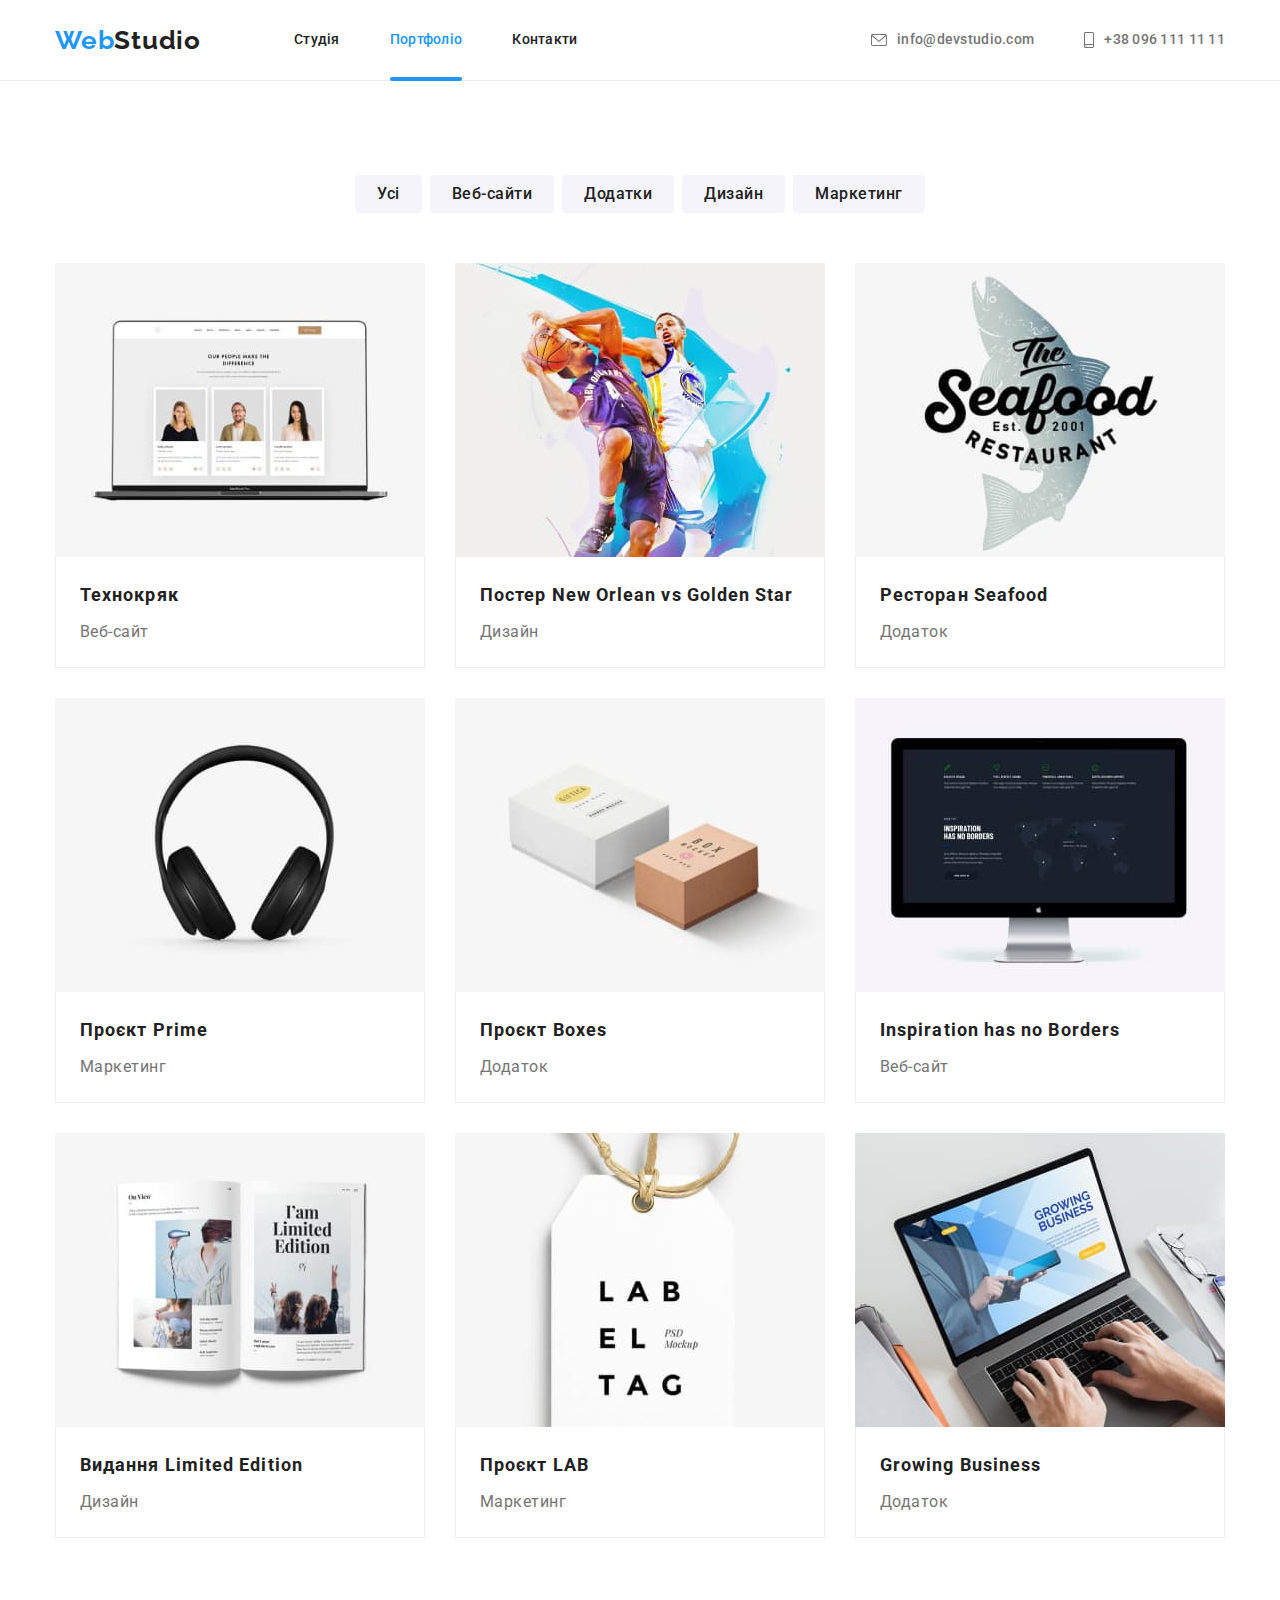
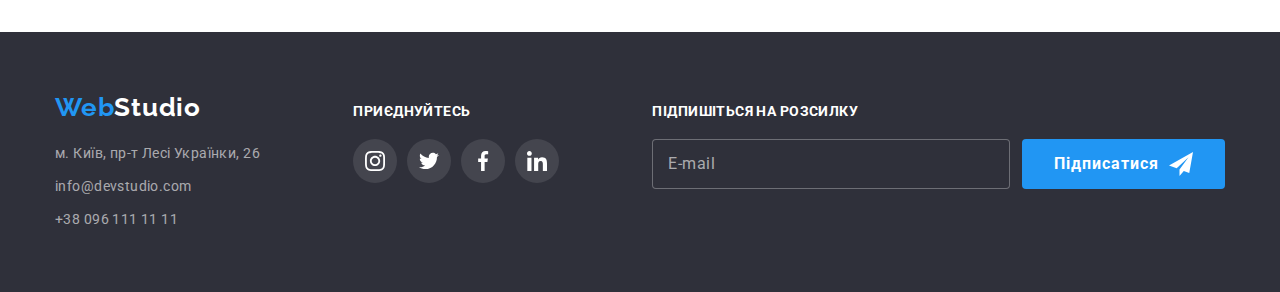
==== portfolio.html @ 5f94c340 "basis" ====
<!-- @format -->

<!DOCTYPE html>
<html lang="zxx">
  <head>
    <meta charset="UTF-8" />
    <meta http-equiv="X-UA-Compatible" content="IE=edge" />
    <meta name="viewport" content="width=device-width, initial-scale=1.0" />
    <title>Портфоліо</title>
    <link rel="preconnect" href="https://fonts.googleapis.com" />
    <link rel="preconnect" href="https://fonts.gstatic.com" crossorigin />
    <link
      href="https://fonts.googleapis.com/css2?family=Raleway:wght@700&family=Roboto:wght@400;500;700;900&display=swap"
      rel="stylesheet"
    />
    <link
      rel="stylesheet"
      href="https://cdnjs.cloudflare.com/ajax/libs/modern-normalize/1.1.0/modern-normalize.min.css"
    />
    <link rel="stylesheet" href="./css/style.css" />
  <link rel="stylesheet" href="./css/main.min.css">
  </head>

  <body>
    <header class="page-header">
      <div class="container page-header__container">
        <nav class="page-navigation">
          <a class="logo" href="/index.html">Web<span class="logo__part">Studio</span></a>
          <ul class="site-nav">
            <li class="site-nav__item">
              <a href="./index.html" class="site-nav__link">Студія</a>
            </li>
            <li class="site-nav__item">
              <a href="./portfolio.html" class="site-nav__link site-nav__link--current">Портфоліо</a>
            </li>
            <li class="site-nav__item">
              <a href="" class="site-nav__link">Контакти</a>
            </li>
          </ul>
        </nav>

        <ul class="contact-menu">
          <li class="contact-menu__item">
            <a class="contact-menu__link" href="mailto:info@devstudio.com">
              <svg class="contact-menu__icon" width="16" height="12" aria-label="envelope" lang="en">
                <use href="./images/icons.svg#icon-envelope"></use>
              </svg>
              info@devstudio.com</a
            >
          </li>
          <li class="contact-menu__item">
            <a class="contact-menu__link" href="tel:+380961111111">
              <svg class="contact-menu__icon" width="10" height="16" aria-label="smartphone" lang="en">
                <use href="./images/icons.svg#icon-smartphone"></use>
              </svg>
              +38 096 111 11 11</a
            >
          </li>
        </ul>
      </div>
    </header>

    <main>
      <section class="section">
        <div class="container">
          <h1 class="visually-hidden">Види робіт</h1>
          <ul class="work-types">
            <li><button type="button" class="button-two">Усі</button></li>
            <li><button type="button" class="button-two">Веб-сайти</button></li>
            <li><button type="button" class="button-two">Додатки</button></li>
            <li><button type="button" class="button-two">Дизайн</button></li>
            <li><button type="button" class="button-two">Маркетинг</button></li>
          </ul>

          <ul class="work-types-item">
            <li class="work-card">
              <a class="title-link" href="">
                <div class="product-thumb">
                  <img src="./images/laptop.jpg" alt="laptop" width="370" />
                  <p class="product-overlay">
                    Ресурс пропонує комплексні пропозиції з різним рівнем функціоналу та сервісів.
                    Все це дозволить відвідувачу отримати вичерпні відомості про компанію чи
                    приватну особу.
                  </p>
                </div>
                <div class="work-item-wrapper">
                  <h2 class="title-name">Технокряк</h2>
                  <p class="title-text">Веб-сайт</p>
                </div>
              </a>
            </li>
            <li class="work-card">
              <a class="title-link" href="">
                <div class="product-thumb">
                  <img src="./images/basketball.jpg" alt="basketball" width="370" />
                  <p class="product-overlay">
                    Ресурс пропонує комплексні пропозиції з різним рівнем функціоналу та сервісів.
                    Все це дозволить відвідувачу отримати вичерпні відомості про компанію чи
                    приватну особу.
                  </p>
                </div>
                <div class="work-item-wrapper">
                  <h2 class="title-name">Постер New Orlean vs Golden Star</h2>
                  <p class="title-text">Дизайн</p>
                </div>
              </a>
            </li>
            <li class="work-card">
              <a class="title-link" href="">
                <div class="product-thumb">
                  <img src="./images/seafood.jpg" alt="seafood" width="370" />
                  <p class="product-overlay">
                    Ресурс пропонує комплексні пропозиції з різним рівнем функціоналу та сервісів.
                    Все це дозволить відвідувачу отримати вичерпні відомості про компанію чи
                    приватну особу.
                  </p>
                </div>
                <div class="work-item-wrapper">
                  <h2 class="title-name">Ресторан Seafood</h2>
                  <p class="title-text">Додаток</p>
                </div>
              </a>
            </li>
            <li class="work-card">
              <a class="title-link" href="">
                <div class="product-thumb">
                  <img src="./images/headphones.jpg" alt="headphones" width="370" />
                  <p class="product-overlay">
                    Ресурс пропонує комплексні пропозиції з різним рівнем функціоналу та сервісів.
                    Все це дозволить відвідувачу отримати вичерпні відомості про компанію чи
                    приватну особу.
                  </p>
                </div>
                <div class="work-item-wrapper">
                  <h2 class="title-name">Проєкт Prime</h2>
                  <p class="title-text">Маркетинг</p>
                </div>
              </a>
            </li>
            <li class="work-card">
              <a class="title-link" href="">
                <div class="product-thumb">
                  <img src="./images/boxes.jpg" alt="boxes" width="370" />
                  <p class="product-overlay">
                    Ресурс пропонує комплексні пропозиції з різним рівнем функціоналу та сервісів.
                    Все це дозволить відвідувачу отримати вичерпні відомості про компанію чи
                    приватну особу.
                  </p>
                </div>
                <div class="work-item-wrapper">
                  <h2 class="title-name">Проєкт Boxes</h2>
                  <p class="title-text">Додаток</p>
                </div>
              </a>
            </li>
            <li class="work-card">
              <a class="title-link" href="">
                <div class="product-thumb">
                  <img src="./images/website.jpg" alt="website" width="370" />
                  <p class="product-overlay">
                    Ресурс пропонує комплексні пропозиції з різним рівнем функціоналу та сервісів.
                    Все це дозволить відвідувачу отримати вичерпні відомості про компанію чи
                    приватну особу.
                  </p>
                </div>
                <div class="work-item-wrapper">
                  <h2 class="title-name">Inspiration has no Borders</h2>
                  <p class="title-text">Веб-сайт</p>
                </div>
              </a>
            </li>
            <li class="work-card">
              <a class="title-link" href="">
                <div class="product-thumb">
                  <img src="./images/edition.jpg" alt="edition" width="370" />
                  <p class="product-overlay">
                    Ресурс пропонує комплексні пропозиції з різним рівнем функціоналу та сервісів.
                    Все це дозволить відвідувачу отримати вичерпні відомості про компанію чи
                    приватну особу.
                  </p>
                </div>
                <div class="work-item-wrapper">
                  <h2 class="title-name">Видання Limited Edition</h2>
                  <p class="title-text">Дизайн</p>
                </div>
              </a>
            </li>
            <li class="work-card">
              <a class="title-link" href="">
                <div class="product-thumb">
                  <img src="./images/lab.jpg" alt="lab" width="370" />
                  <p class="product-overlay">
                    Ресурс пропонує комплексні пропозиції з різним рівнем функціоналу та сервісів.
                    Все це дозволить відвідувачу отримати вичерпні відомості про компанію чи
                    приватну особу.
                  </p>
                </div>
                <div class="work-item-wrapper">
                  <h2 class="title-name">Проєкт LAB</h2>
                  <p class="title-text">Маркетинг</p>
                </div>
              </a>
            </li>
            <li class="work-card">
              <a class="title-link" href="">
                <div class="product-thumb">
                  <img src="./images/business.jpg" alt="business" width="370" />
                  <p class="product-overlay">
                    Ресурс пропонує комплексні пропозиції з різним рівнем функціоналу та сервісів.
                    Все це дозволить відвідувачу отримати вичерпні відомості про компанію чи
                    приватну особу.
                  </p>
                </div>
                <div class="work-item-wrapper">
                  <h2 class="title-name">Growing Business</h2>
                  <p class="title-text">Додаток</p>
                </div>
              </a>
            </li>
          </ul>
        </div>
      </section>
    </main>

  <footer class="footer page-footer">
    <div class="container footer-wrapper">
      <div class="footer-address">
        <a class="logo logo-footer" href="/index.html">Web<span class="logo-title">Studio</span></a>
        <address>
          <ul class="address-menu">
            <li class="address-menu__item">
              <a class="address-menu__link" href="https://goo.gl/maps/VaWgG16zi4GjJEjv5">м. Київ, пр-т Лесі Українки, 26</a>
            </li>
            <li class="address-menu__item">
              <a class="address-menu__link" href="mailto:info@devstudio.com">info@devstudio.com</a>
            </li>
            <li>
              <a class="address-menu__link" href="tel:+380961111111">+38 096 111 11 11</a>
            </li>
          </ul>
        </address>
      </div>
      <div class="footer-social-list">
        <p class="footer-action">Приєднуйтесь</p>
        <ul class="social-list">
          <li class="footer-social-list-item">
            <a href="" class="footer-social-list-link">
              <svg class="footer-social-list-icon" width="20" height="20" aria-label="instagram" lang="en">
                <use href="./images/icons.svg#icon-instagram"></use>
              </svg>
            </a>
          </li>
          <li class="footer-social-list-item">
            <a href="" class="footer-social-list-link">
              <svg class="footer-social-list-icon" width="20" height="20" aria-label="twitter" lang="en">
                <use href="./images/icons.svg#icon-twitter"></use>
              </svg>
            </a>
          </li>
          <li class="footer-social-list-item">
            <a href="" class="footer-social-list-link">
              <svg class="footer-social-list-icon" width="20" height="20" aria-label="facebook" lang="en">
                <use href="./images/icons.svg#icon-facebook"></use>
              </svg>
            </a>
          </li>
          <li class="footer-social-list-item">
            <a href="" class="footer-social-list-link">
              <svg class="footer-social-list-icon" width="20" height="20" aria-label="linkedin" lang="en">
                <use href="./images/icons.svg#icon-linkedin"></use>
              </svg>
            </a>
          </li>
      </div>
      <div class="footer-subscription">
      <p class="footer-action">Підпишіться на розсилку</p>
      <form class="mail-subscription">
        <input type="email" class="user-email" name="user-email" placeholder="E-mail"/>
        <button type="submit" class="button-subscription">Підписатися
          <svg class="button-subscription-icon" width="24"
            height="24">
            <use
            href="./images/icons.svg#icon-send"></use>
          </svg>
        </button>
      </form>
      </div>
  </footer>
</body>

</html>
---- css/main.min.css ----
:root{--primary-text-color: #212121;--grey-color: #757575;--white-color: #ffffff;--accent-color: #2196f3;--section-color: #2f303a}.visually-hidden{position:absolute;width:1px;height:1px;margin:-1px;overflow:hidden;border:0;padding:0;clip:rect(0 0 0 0)}body{background-color:var(--white-color);color:var(--grey-color);font-family:Roboto,sans-serif;line-height:1.71}h1,h2,h3,h4,h5,h6,p{margin-top:0;margin-bottom:0}img{display:block;max-width:100%;height:auto}ul{list-style:none;padding:0;margin:0}.section{padding-top:94px;padding-bottom:94px}.section__title{color:var(--primary-text-color);margin-bottom:50px;font-weight:700;font-size:36px;line-height:1.17;text-align:center;letter-spacing:.03em}.section--other-background{background-color:#f5f4fa}.section--no-padding-top{padding-top:0}.container{margin-left:auto;margin-right:auto;width:1200px;padding-left:15px;padding-right:15px}.modal-button{position:absolute;top:8px;right:8px;display:flex;justify-content:center;align-items:center;width:32px;height:32px;padding:0;border:1px solid rgba(0,0,0,.1);border-radius:50%;background-color:rgba(0,0,0,0)}.button{color:#fff;background-color:#2196f3;font-family:inherit;font-weight:700;font-size:16px;line-height:1.88;border-radius:4px;border:rgba(0,0,0,0);letter-spacing:.06em;cursor:pointer;padding:10px 32px;min-width:216px}.button-two{min-width:23px;padding:6px 22px;color:var(--primary-text-color);background-color:#f5f4fa;font-family:inherit;font-weight:500;font-size:16px;line-height:1.62;border-radius:4px;border:rgba(0,0,0,0);text-align:center;letter-spacing:.03em;cursor:pointer;transition:color 250ms cubic-bezier(0.4, 0, 0.2, 1),background-color 250ms cubic-bezier(0.4, 0, 0.2, 1),box-shadow 250ms cubic-bezier(0.4, 0, 0.2, 1)}.button-two:hover,.button-two:focus{color:var(--white-color);background-color:var(--accent-color);box-shadow:0px 3px 1px rgba(0,0,0,.1),0px 1px 2px rgba(0,0,0,.08),0px 2px 2px rgba(0,0,0,.12)}.button-subscription{display:flex;justify-content:center;align-items:center;cursor:pointer;color:#fff;background-color:#2196f3;font-family:inherit;font-weight:700;font-size:16px;line-height:1.88;border-radius:4px;border:rgba(0,0,0,0);letter-spacing:.06em;padding:10px 32px;gap:10px;min-width:200px;height:50px}.page-header{border-bottom:1px solid #ececec}.page-header__container{display:flex;align-items:center;justify-content:space-between}.page-navigation{align-items:center;display:flex;column-gap:93px}.site-nav{display:flex;column-gap:50px}.site-nav__link{position:relative;display:block;padding:32px 0;text-decoration:none;color:var(--primary-text-color);font-weight:500;font-size:14px;line-height:1.14;letter-spacing:.02em;transition:color 250ms cubic-bezier(0.4, 0, 0.2, 1)}.site-nav__link:hover,.site-nav__link:focus{color:var(--accent-color)}.site-nav__link.site-nav__link--current::after{position:absolute;left:0;bottom:-1px;content:"";display:block;width:100%;height:4px;background:#2196f3;border-radius:2px}.site-nav__link--current{color:var(--accent-color)}.contact-menu{display:flex;column-gap:50px}.contact-menu__link{display:flex;justify-content:center;align-items:center;column-gap:10px;color:var(--grey-color);font-weight:500;font-size:14px;line-height:1.14;letter-spacing:.02em;text-decoration:none;transition:color 250ms cubic-bezier(0.4, 0, 0.2, 1)}.contact-menu__link:hover,.contact-menu__link:focus{color:var(--accent-color)}.contact-menu__icon{fill:currentColor;transition-property:fill 250ms cubic-bezier(0.4, 0, 0.2, 1)}.contact-menu__link:hover .contact-menu__icon,.contact-menu__link:focus .contact-menu__icon{fill:var(--accent-color)}.logo{color:var(--accent-color);font-family:Raleway;font-weight:700;font-size:26px;line-height:1.19;letter-spacing:.03em;text-decoration:none}.logo__part{color:var(--primary-text-color)}.logo-title{color:var(--white-color)}.hero__title{margin-bottom:30px;color:var(--white-color);font-weight:900;font-size:44px;line-height:1.36;letter-spacing:.06em;text-transform:uppercase;width:696px;margin-right:auto;margin-left:auto}.features-menu__title{margin-top:0;margin-bottom:10px;color:var(--primary-text-color);font-weight:700;font-size:14px;line-height:1.14;text-transform:uppercase;letter-spacing:.03em}.hero{background-color:var(--section-color);text-align:center;padding-top:200px;padding-bottom:200px;max-width:1600px;height:600px;margin-left:auto;margin-right:auto;background-image:linear-gradient(rgba(47, 48, 58, 0.4), rgba(47, 48, 58, 0.4)),url("../images/overlay.jpg");background-repeat:no-repeat;background-position:center;background-size:cover;background-color:#c4c4c4}.employees-menu{display:flex;gap:30px}.employees-menu__item{flex-basis:calc((100% - 90px)/4);background-color:var(--white-color);box-shadow:0px 1px 3px rgba(0,0,0,.12),0px 1px 1px rgba(0,0,0,.14),0px 2px 1px rgba(0,0,0,.2);border-radius:0px 0px 4px 4px}.employees-menu__content-wrapper{padding-top:30px;padding-bottom:30px}.social-list{display:flex;justify-content:center;column-gap:10px}.social-list__item{width:44px;height:44px}.social-list__link{display:flex;justify-content:center;align-items:center;width:100%;height:100%;border-radius:50%;background-color:#fff;transition:background-color 250ms cubic-bezier(0.4, 0, 0.2, 1)}.social-list__link:hover,.social-list__link:focus{background-color:var(--accent-color)}.social-list__icon{fill:#afb1b8;transition:fill 250ms cubic-bezier(0.4, 0, 0.2, 1)}.social-list__link:hover .social-list__icon,.social-list__link:focus .social-list__icon{fill:var(--white-color)}.employees-menu__title{color:var(--primary-text-color);font-weight:500;font-size:16px;line-height:1.18;text-align:center;letter-spacing:.03em;margin-bottom:10px}.employees-menu__text{font-size:16px;line-height:1.18;text-align:center;letter-spacing:.03em;margin-bottom:16px}.backdrop{position:fixed;top:0;left:0;width:100%;height:100%;z-index:100;background-color:rgba(47,48,58,.4);opacity:1;transition:opacity 250ms cubic-bezier(0.4, 0, 0.2, 1),visibility 250ms cubic-bezier(0.4, 0, 0.2, 1)}.backdrop.is-hidden{opacity:0;visibility:hidden;pointer-events:none}.modal{position:absolute;top:50%;left:50%;transform:translate(-50%, -50%) scale(1);transition:transform 250ms cubic-bezier(0.4, 0, 0.2, 1);min-width:528px;min-height:581px;padding:40px;background-color:#fff}.backdrop.is-hidden .modal{transform:translate(-50%, -50%) scale(0.9)}.modal__close-icon{border:none;background-color:#fff;color:#fff;cursor:pointer;transition:fill 250ms cubic-bezier(0.4, 0, 0.2, 1)}.modal__close-icon:hover,.modal__close-icon:focus{fill:var(--accent-color)}.modal-form{display:flex;flex-direction:column}.modal-form-capture{margin-bottom:12px;font-style:normal;font-weight:700;font-size:20px;line-height:1.15;letter-spacing:.03em;text-align:center;color:#212121}.modal-form-input{width:100%;height:40px;border:1px solid rgba(33,33,33,.2);border-radius:4px;padding-left:42px;font-size:12px;transition:border-color 250ms cubic-bezier(0.4, 0, 0.2, 1)}.modal-form-input:focus{outline:none;border-color:var(--accent-color)}.modal-form-input:focus+.modal-form-icon{fill:var(--accent-color)}.modal-form-input-desc{display:block;margin-bottom:4px;font-style:normal;font-weight:400;font-size:12px;line-height:1.17;letter-spacing:.01em;color:#757575}.modal-form-field{margin-bottom:10px}.modal-form-icon{position:absolute;top:50%;left:15px;transform:translateY(-50%);transition:fill 250ms cubic-bezier(0.4, 0, 0.2, 1);display:flex;width:18px;height:18px}.modal-form-input-wrapper{position:relative;display:block}.modal-form-text-field{margin-bottom:20px}.modal-form-message{display:block;width:100%;height:120px;resize:none;outline:none;padding:12px 16px;border:1px solid rgba(33,33,33,.2);font-size:12px;border-radius:4px;transition:border-color 250ms cubic-bezier(0.4, 0, 0.2, 1)}.modal-form-message:focus{border-color:var(--accent-color)}.modal-form-message::placeholder{font-style:normal;font-weight:400;font-size:12px;line-height:1.17;letter-spacing:0d .01em;color:rgba(117,117,117,.5)}.modal-form-checkbox-wrapper{display:flex;justify-content:center;align-items:center;margin-bottom:30px;font-style:normal;font-weight:400;font-size:14px;line-height:1.71;letter-spacing:.03em;color:var(--grey-color)}.modal-form-own-checkbox{border:2px solid #212121;border-radius:2px;padding:1px;cursor:pointer;margin-right:7px}.modal-form-checkbox:checked+.modal-form-own-checkbox{background-color:var(--accent-color);border:rgba(0,0,0,0)}.modal-form-checkbox:focus+.modal-form-own-checkbox{border-color:var(--accent-color)}.modal-form-own-checkbox-icon{display:none}.modal-form-checkbox:checked+.modal-form-own-checkbox .modal-form-own-checkbox-icon{display:block}.modal-form-checkbox-terms{color:var(--accent-color)}.modal-form-submit{align-self:center;color:#fff;background-color:#2196f3;font-family:inherit;font-weight:700;font-size:16px;line-height:1.88;border-radius:4px;border:rgba(0,0,0,0);box-shadow:0px 4px 4px rgba(0,0,0,.15);letter-spacing:.06em;cursor:pointer;padding:10px 32px;min-width:216px}.modal-form-submit:focus{background-color:#188ce8}.product-thumb{position:relative;overflow:hidden}.product-overlay{position:absolute;top:0;left:0;width:100%;height:100%;overflow:auto;transform:translateY(100%);transition:transform 250ms cubic-bezier(0.4, 0, 0.2, 1);font-weight:400;font-size:18px;line-height:1.56;letter-spacing:.03em;color:#fff;background-color:rgba(33,150,243,.9);padding-top:63px;padding-bottom:63px;padding-left:24px;padding-right:24px}.title-link:hover .product-overlay,.title-link:focus .product-overlay{transform:translateY(0)}.title-link{text-decoration:none;display:block;transition:box-shadow 250ms cubic-bezier(0.4, 0, 0.2, 1)}.title-link:hover,.title-link:focus{box-shadow:0px 1px 1px rgba(0,0,0,.12),0px 4px 4px rgba(0,0,0,.06),1px 4px 6px rgba(0,0,0,.16)}.title-name{color:var(--primary-text-color);font-weight:700;font-size:18px;line-height:2;letter-spacing:.06em;margin-bottom:4px}.title-text{text-decoration:none;color:var(--grey-color);font-weight:400;font-size:16px;line-height:1.87;letter-spacing:.03em}.clients-menu{display:flex;gap:30px;justify-content:center}.clients-menu__item{width:170px;height:92px}.clients-menu__link{display:flex;align-items:center;justify-content:center;width:100%;height:100%;border:1px solid #afb1b8;border-radius:4px;transition:border 250ms cubic-bezier(0.4, 0, 0.2, 1)}.clients-menu__link:hover,.clients-menu__link:focus{border:1px solid #2196f3}.cliets-menu__icon{fill:#afb1b8;transition:fill 250ms cubic-bezier(0.4, 0, 0.2, 1)}.clients-menu__link:hover .cliets-menu__icon,.clients-menu__link:focus .cliets-menu__icon{fill:var(--accent-color)}.work-types{display:flex;gap:8px;justify-content:center;margin-bottom:50px}.work-types-item{display:flex;flex-wrap:wrap;gap:30px}.work-card{flex-basis:calc((100% - 60px)/3)}.work-item-wrapper{border-right:1px solid #eee;border-left:1px solid #eee;border-bottom:1px solid #eee;padding-top:20px;padding-bottom:20px;padding-left:24px;padding-right:24px}.features-menu{display:flex;justify-content:space-between}.features-menu__item{flex-basis:calc((100% - 90px)/4)}.features-menu__icon-container{display:flex;justify-content:center;align-items:center;margin-bottom:30px;width:270px;height:120px;background-color:#f5f4fa;border-radius:4px}.feature-text{margin-top:0;margin-bottom:0;font-size:14px;line-height:1.71;letter-spacing:.03em}.examples-menu{display:flex;gap:30px}.examples-menu__item{flex-basis:calc(100% - 60px)/3}.examples-menu__thumb{position:relative}.examples-menu__text{position:absolute;bottom:0;left:0;width:100%;height:70px;display:flex;justify-content:center;align-items:center;position:absolute;font-weight:700;font-size:14px;line-height:1.14;letter-spacing:.03em;text-transform:uppercase;color:var(--white-color);background-color:rgba(47,48,58,.8)}.footer{background-color:var(--section-color)}.page-footer{padding-top:60px;padding-bottom:60px}.logo-footer{display:inline-block;margin-bottom:20px}.address-menu__item{margin-bottom:9px}.address-menu{text-decoration:none;color:#fff;font-style:normal;letter-spacing:.03em;font-size:14px}.address-menu__link{text-decoration:none;color:rgba(255,255,255,.6);font-style:normal;letter-spacing:.03em;font-size:14px}.footer-wrapper{display:flex;align-items:baseline}.footer-address{flex-grow:1;margin-right:70px}.footer-social-list{margin-right:93px}.footer-action{color:#fff;font-weight:700;font-size:14px;font-style:normal;line-height:16px;letter-spacing:.03em;text-transform:uppercase;margin-bottom:20px}.footer-social-list-link{display:flex;height:44px;width:44px;border-radius:50%;background-color:rgba(255,255,255,.1);justify-content:center;align-items:center;transition:background-color 250ms cubic-bezier(0.4, 0, 0.2, 1)}.footer-social-list-link:hover,.footer-social-list-link:focus{background-color:var(--accent-color)}.footer-social-list-icon{fill:var(--white-color)}.footer-subscription{display:flex;flex-direction:column}.mail-subscription{display:flex}.user-email{width:358px;height:50px;padding:15px;color:var(--white-color);background-color:#2f303a;border:1px solid rgba(255,255,255,.3);border-radius:4px;margin-right:12px}.user-email::placeholder{font-style:normal;font-weight:400;font-size:16px;line-height:1.25;letter-spacing:.03em;color:rgba(255,255,255,.6)}/*# sourceMappingURL=main.min.css.map */
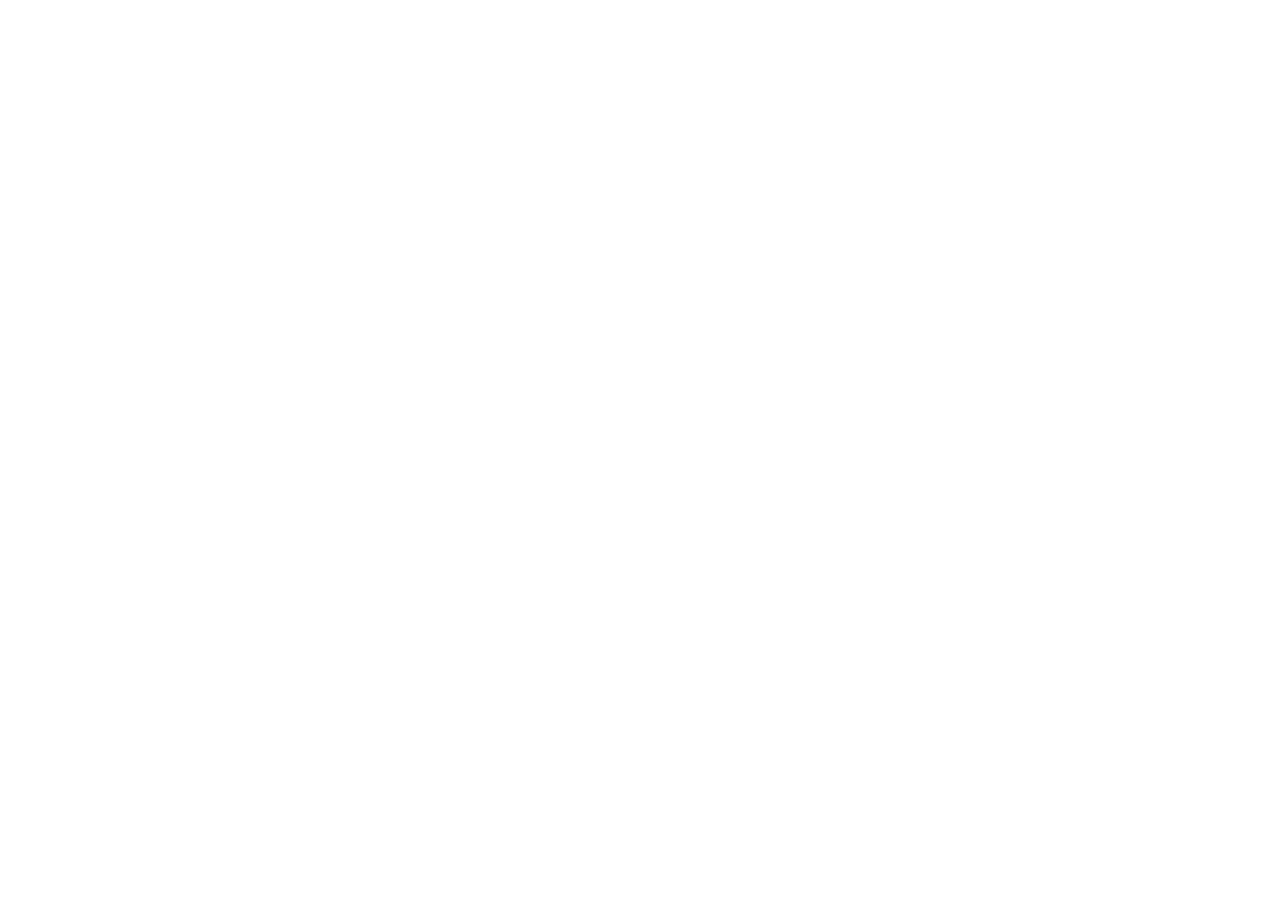
==== commit 690ef3b0: "done hero" ====
--- a/portfolio.html
+++ b/portfolio.html
@@ -1,5 +1,5 @@
 <!-- @format -->
-
+<!-- 
 <!DOCTYPE html>
 <html lang="zxx">
   <head>
@@ -288,4 +288,4 @@
   </footer>
 </body>
 
-</html>+</html> -->
--- a/css/main.min.css
+++ b/css/main.min.css
@@ -1 +1 @@
-:root{--primary-text-color: #212121;--grey-color: #757575;--white-color: #ffffff;--accent-color: #2196f3;--section-color: #2f303a}.visually-hidden{position:absolute;width:1px;height:1px;margin:-1px;overflow:hidden;border:0;padding:0;clip:rect(0 0 0 0)}body{background-color:var(--white-color);color:var(--grey-color);font-family:Roboto,sans-serif;line-height:1.71}h1,h2,h3,h4,h5,h6,p{margin-top:0;margin-bottom:0}img{display:block;max-width:100%;height:auto}ul{list-style:none;padding:0;margin:0}.section{padding-top:94px;padding-bottom:94px}.section__title{color:var(--primary-text-color);margin-bottom:50px;font-weight:700;font-size:36px;line-height:1.17;text-align:center;letter-spacing:.03em}.section--other-background{background-color:#f5f4fa}.section--no-padding-top{padding-top:0}.container{margin-left:auto;margin-right:auto;width:1200px;padding-left:15px;padding-right:15px}.modal-button{position:absolute;top:8px;right:8px;display:flex;justify-content:center;align-items:center;width:32px;height:32px;padding:0;border:1px solid rgba(0,0,0,.1);border-radius:50%;background-color:rgba(0,0,0,0)}.button{color:#fff;background-color:#2196f3;font-family:inherit;font-weight:700;font-size:16px;line-height:1.88;border-radius:4px;border:rgba(0,0,0,0);letter-spacing:.06em;cursor:pointer;padding:10px 32px;min-width:216px}.button-two{min-width:23px;padding:6px 22px;color:var(--primary-text-color);background-color:#f5f4fa;font-family:inherit;font-weight:500;font-size:16px;line-height:1.62;border-radius:4px;border:rgba(0,0,0,0);text-align:center;letter-spacing:.03em;cursor:pointer;transition:color 250ms cubic-bezier(0.4, 0, 0.2, 1),background-color 250ms cubic-bezier(0.4, 0, 0.2, 1),box-shadow 250ms cubic-bezier(0.4, 0, 0.2, 1)}.button-two:hover,.button-two:focus{color:var(--white-color);background-color:var(--accent-color);box-shadow:0px 3px 1px rgba(0,0,0,.1),0px 1px 2px rgba(0,0,0,.08),0px 2px 2px rgba(0,0,0,.12)}.button-subscription{display:flex;justify-content:center;align-items:center;cursor:pointer;color:#fff;background-color:#2196f3;font-family:inherit;font-weight:700;font-size:16px;line-height:1.88;border-radius:4px;border:rgba(0,0,0,0);letter-spacing:.06em;padding:10px 32px;gap:10px;min-width:200px;height:50px}.page-header{border-bottom:1px solid #ececec}.page-header__container{display:flex;align-items:center;justify-content:space-between}.page-navigation{align-items:center;display:flex;column-gap:93px}.site-nav{display:flex;column-gap:50px}.site-nav__link{position:relative;display:block;padding:32px 0;text-decoration:none;color:var(--primary-text-color);font-weight:500;font-size:14px;line-height:1.14;letter-spacing:.02em;transition:color 250ms cubic-bezier(0.4, 0, 0.2, 1)}.site-nav__link:hover,.site-nav__link:focus{color:var(--accent-color)}.site-nav__link.site-nav__link--current::after{position:absolute;left:0;bottom:-1px;content:"";display:block;width:100%;height:4px;background:#2196f3;border-radius:2px}.site-nav__link--current{color:var(--accent-color)}.contact-menu{display:flex;column-gap:50px}.contact-menu__link{display:flex;justify-content:center;align-items:center;column-gap:10px;color:var(--grey-color);font-weight:500;font-size:14px;line-height:1.14;letter-spacing:.02em;text-decoration:none;transition:color 250ms cubic-bezier(0.4, 0, 0.2, 1)}.contact-menu__link:hover,.contact-menu__link:focus{color:var(--accent-color)}.contact-menu__icon{fill:currentColor;transition-property:fill 250ms cubic-bezier(0.4, 0, 0.2, 1)}.contact-menu__link:hover .contact-menu__icon,.contact-menu__link:focus .contact-menu__icon{fill:var(--accent-color)}.logo{color:var(--accent-color);font-family:Raleway;font-weight:700;font-size:26px;line-height:1.19;letter-spacing:.03em;text-decoration:none}.logo__part{color:var(--primary-text-color)}.logo-title{color:var(--white-color)}.hero__title{margin-bottom:30px;color:var(--white-color);font-weight:900;font-size:44px;line-height:1.36;letter-spacing:.06em;text-transform:uppercase;width:696px;margin-right:auto;margin-left:auto}.features-menu__title{margin-top:0;margin-bottom:10px;color:var(--primary-text-color);font-weight:700;font-size:14px;line-height:1.14;text-transform:uppercase;letter-spacing:.03em}.hero{background-color:var(--section-color);text-align:center;padding-top:200px;padding-bottom:200px;max-width:1600px;height:600px;margin-left:auto;margin-right:auto;background-image:linear-gradient(rgba(47, 48, 58, 0.4), rgba(47, 48, 58, 0.4)),url("../images/overlay.jpg");background-repeat:no-repeat;background-position:center;background-size:cover;background-color:#c4c4c4}.employees-menu{display:flex;gap:30px}.employees-menu__item{flex-basis:calc((100% - 90px)/4);background-color:var(--white-color);box-shadow:0px 1px 3px rgba(0,0,0,.12),0px 1px 1px rgba(0,0,0,.14),0px 2px 1px rgba(0,0,0,.2);border-radius:0px 0px 4px 4px}.employees-menu__content-wrapper{padding-top:30px;padding-bottom:30px}.social-list{display:flex;justify-content:center;column-gap:10px}.social-list__item{width:44px;height:44px}.social-list__link{display:flex;justify-content:center;align-items:center;width:100%;height:100%;border-radius:50%;background-color:#fff;transition:background-color 250ms cubic-bezier(0.4, 0, 0.2, 1)}.social-list__link:hover,.social-list__link:focus{background-color:var(--accent-color)}.social-list__icon{fill:#afb1b8;transition:fill 250ms cubic-bezier(0.4, 0, 0.2, 1)}.social-list__link:hover .social-list__icon,.social-list__link:focus .social-list__icon{fill:var(--white-color)}.employees-menu__title{color:var(--primary-text-color);font-weight:500;font-size:16px;line-height:1.18;text-align:center;letter-spacing:.03em;margin-bottom:10px}.employees-menu__text{font-size:16px;line-height:1.18;text-align:center;letter-spacing:.03em;margin-bottom:16px}.backdrop{position:fixed;top:0;left:0;width:100%;height:100%;z-index:100;background-color:rgba(47,48,58,.4);opacity:1;transition:opacity 250ms cubic-bezier(0.4, 0, 0.2, 1),visibility 250ms cubic-bezier(0.4, 0, 0.2, 1)}.backdrop.is-hidden{opacity:0;visibility:hidden;pointer-events:none}.modal{position:absolute;top:50%;left:50%;transform:translate(-50%, -50%) scale(1);transition:transform 250ms cubic-bezier(0.4, 0, 0.2, 1);min-width:528px;min-height:581px;padding:40px;background-color:#fff}.backdrop.is-hidden .modal{transform:translate(-50%, -50%) scale(0.9)}.modal__close-icon{border:none;background-color:#fff;color:#fff;cursor:pointer;transition:fill 250ms cubic-bezier(0.4, 0, 0.2, 1)}.modal__close-icon:hover,.modal__close-icon:focus{fill:var(--accent-color)}.modal-form{display:flex;flex-direction:column}.modal-form-capture{margin-bottom:12px;font-style:normal;font-weight:700;font-size:20px;line-height:1.15;letter-spacing:.03em;text-align:center;color:#212121}.modal-form-input{width:100%;height:40px;border:1px solid rgba(33,33,33,.2);border-radius:4px;padding-left:42px;font-size:12px;transition:border-color 250ms cubic-bezier(0.4, 0, 0.2, 1)}.modal-form-input:focus{outline:none;border-color:var(--accent-color)}.modal-form-input:focus+.modal-form-icon{fill:var(--accent-color)}.modal-form-input-desc{display:block;margin-bottom:4px;font-style:normal;font-weight:400;font-size:12px;line-height:1.17;letter-spacing:.01em;color:#757575}.modal-form-field{margin-bottom:10px}.modal-form-icon{position:absolute;top:50%;left:15px;transform:translateY(-50%);transition:fill 250ms cubic-bezier(0.4, 0, 0.2, 1);display:flex;width:18px;height:18px}.modal-form-input-wrapper{position:relative;display:block}.modal-form-text-field{margin-bottom:20px}.modal-form-message{display:block;width:100%;height:120px;resize:none;outline:none;padding:12px 16px;border:1px solid rgba(33,33,33,.2);font-size:12px;border-radius:4px;transition:border-color 250ms cubic-bezier(0.4, 0, 0.2, 1)}.modal-form-message:focus{border-color:var(--accent-color)}.modal-form-message::placeholder{font-style:normal;font-weight:400;font-size:12px;line-height:1.17;letter-spacing:0d .01em;color:rgba(117,117,117,.5)}.modal-form-checkbox-wrapper{display:flex;justify-content:center;align-items:center;margin-bottom:30px;font-style:normal;font-weight:400;font-size:14px;line-height:1.71;letter-spacing:.03em;color:var(--grey-color)}.modal-form-own-checkbox{border:2px solid #212121;border-radius:2px;padding:1px;cursor:pointer;margin-right:7px}.modal-form-checkbox:checked+.modal-form-own-checkbox{background-color:var(--accent-color);border:rgba(0,0,0,0)}.modal-form-checkbox:focus+.modal-form-own-checkbox{border-color:var(--accent-color)}.modal-form-own-checkbox-icon{display:none}.modal-form-checkbox:checked+.modal-form-own-checkbox .modal-form-own-checkbox-icon{display:block}.modal-form-checkbox-terms{color:var(--accent-color)}.modal-form-submit{align-self:center;color:#fff;background-color:#2196f3;font-family:inherit;font-weight:700;font-size:16px;line-height:1.88;border-radius:4px;border:rgba(0,0,0,0);box-shadow:0px 4px 4px rgba(0,0,0,.15);letter-spacing:.06em;cursor:pointer;padding:10px 32px;min-width:216px}.modal-form-submit:focus{background-color:#188ce8}.product-thumb{position:relative;overflow:hidden}.product-overlay{position:absolute;top:0;left:0;width:100%;height:100%;overflow:auto;transform:translateY(100%);transition:transform 250ms cubic-bezier(0.4, 0, 0.2, 1);font-weight:400;font-size:18px;line-height:1.56;letter-spacing:.03em;color:#fff;background-color:rgba(33,150,243,.9);padding-top:63px;padding-bottom:63px;padding-left:24px;padding-right:24px}.title-link:hover .product-overlay,.title-link:focus .product-overlay{transform:translateY(0)}.title-link{text-decoration:none;display:block;transition:box-shadow 250ms cubic-bezier(0.4, 0, 0.2, 1)}.title-link:hover,.title-link:focus{box-shadow:0px 1px 1px rgba(0,0,0,.12),0px 4px 4px rgba(0,0,0,.06),1px 4px 6px rgba(0,0,0,.16)}.title-name{color:var(--primary-text-color);font-weight:700;font-size:18px;line-height:2;letter-spacing:.06em;margin-bottom:4px}.title-text{text-decoration:none;color:var(--grey-color);font-weight:400;font-size:16px;line-height:1.87;letter-spacing:.03em}.clients-menu{display:flex;gap:30px;justify-content:center}.clients-menu__item{width:170px;height:92px}.clients-menu__link{display:flex;align-items:center;justify-content:center;width:100%;height:100%;border:1px solid #afb1b8;border-radius:4px;transition:border 250ms cubic-bezier(0.4, 0, 0.2, 1)}.clients-menu__link:hover,.clients-menu__link:focus{border:1px solid #2196f3}.cliets-menu__icon{fill:#afb1b8;transition:fill 250ms cubic-bezier(0.4, 0, 0.2, 1)}.clients-menu__link:hover .cliets-menu__icon,.clients-menu__link:focus .cliets-menu__icon{fill:var(--accent-color)}.work-types{display:flex;gap:8px;justify-content:center;margin-bottom:50px}.work-types-item{display:flex;flex-wrap:wrap;gap:30px}.work-card{flex-basis:calc((100% - 60px)/3)}.work-item-wrapper{border-right:1px solid #eee;border-left:1px solid #eee;border-bottom:1px solid #eee;padding-top:20px;padding-bottom:20px;padding-left:24px;padding-right:24px}.features-menu{display:flex;justify-content:space-between}.features-menu__item{flex-basis:calc((100% - 90px)/4)}.features-menu__icon-container{display:flex;justify-content:center;align-items:center;margin-bottom:30px;width:270px;height:120px;background-color:#f5f4fa;border-radius:4px}.feature-text{margin-top:0;margin-bottom:0;font-size:14px;line-height:1.71;letter-spacing:.03em}.examples-menu{display:flex;gap:30px}.examples-menu__item{flex-basis:calc(100% - 60px)/3}.examples-menu__thumb{position:relative}.examples-menu__text{position:absolute;bottom:0;left:0;width:100%;height:70px;display:flex;justify-content:center;align-items:center;position:absolute;font-weight:700;font-size:14px;line-height:1.14;letter-spacing:.03em;text-transform:uppercase;color:var(--white-color);background-color:rgba(47,48,58,.8)}.footer{background-color:var(--section-color)}.page-footer{padding-top:60px;padding-bottom:60px}.logo-footer{display:inline-block;margin-bottom:20px}.address-menu__item{margin-bottom:9px}.address-menu{text-decoration:none;color:#fff;font-style:normal;letter-spacing:.03em;font-size:14px}.address-menu__link{text-decoration:none;color:rgba(255,255,255,.6);font-style:normal;letter-spacing:.03em;font-size:14px}.footer-wrapper{display:flex;align-items:baseline}.footer-address{flex-grow:1;margin-right:70px}.footer-social-list{margin-right:93px}.footer-action{color:#fff;font-weight:700;font-size:14px;font-style:normal;line-height:16px;letter-spacing:.03em;text-transform:uppercase;margin-bottom:20px}.footer-social-list-link{display:flex;height:44px;width:44px;border-radius:50%;background-color:rgba(255,255,255,.1);justify-content:center;align-items:center;transition:background-color 250ms cubic-bezier(0.4, 0, 0.2, 1)}.footer-social-list-link:hover,.footer-social-list-link:focus{background-color:var(--accent-color)}.footer-social-list-icon{fill:var(--white-color)}.footer-subscription{display:flex;flex-direction:column}.mail-subscription{display:flex}.user-email{width:358px;height:50px;padding:15px;color:var(--white-color);background-color:#2f303a;border:1px solid rgba(255,255,255,.3);border-radius:4px;margin-right:12px}.user-email::placeholder{font-style:normal;font-weight:400;font-size:16px;line-height:1.25;letter-spacing:.03em;color:rgba(255,255,255,.6)}/*# sourceMappingURL=main.min.css.map */+:root{--primary-text-color: #212121;--grey-color: #757575;--white-color: #ffffff;--accent-color: #2196f3;--section-color: #2f303a}.visually-hidden{position:absolute;width:1px;height:1px;margin:-1px;overflow:hidden;border:0;padding:0;clip:rect(0 0 0 0)}body{background-color:var(--white-color);color:var(--grey-color);font-family:Roboto,sans-serif;line-height:1.71}h1,h2,h3,h4,h5,h6,p{margin-top:0;margin-bottom:0}img{display:block;max-width:100%;height:auto}ul{list-style:none;padding:0;margin:0}.section{padding-top:94px;padding-bottom:94px}.section__title{color:var(--primary-text-color);margin-bottom:50px;font-weight:700;font-size:36px;line-height:1.17;text-align:center;letter-spacing:.03em}.section--other-background{background-color:#f5f4fa}.section--no-padding-top{padding-top:0}.container{padding-left:15px;padding-right:15px}@media screen and (min-width: 480px){.container{width:480px;margin-left:auto;margin-right:auto}}@media screen and (min-width: 768px){.container{width:768px}}@media screen and (min-width: 1200px){.container{width:1200px}}.modal-button{position:absolute;top:8px;right:8px;display:flex;justify-content:center;align-items:center;width:32px;height:32px;padding:0;border:1px solid rgba(0,0,0,.1);border-radius:50%;background-color:rgba(0,0,0,0)}.button{color:#fff;background-color:#2196f3;font-family:inherit;font-weight:700;font-size:16px;line-height:1.88;border-radius:4px;border:rgba(0,0,0,0);letter-spacing:.06em;cursor:pointer;padding:10px 32px;min-width:216px}.button-two{min-width:23px;padding:6px 22px;color:var(--primary-text-color);background-color:#f5f4fa;font-family:inherit;font-weight:500;font-size:16px;line-height:1.62;border-radius:4px;border:rgba(0,0,0,0);text-align:center;letter-spacing:.03em;cursor:pointer;transition:color 250ms cubic-bezier(0.4, 0, 0.2, 1),background-color 250ms cubic-bezier(0.4, 0, 0.2, 1),box-shadow 250ms cubic-bezier(0.4, 0, 0.2, 1)}.button-two:hover,.button-two:focus{color:var(--white-color);background-color:var(--accent-color);box-shadow:0px 3px 1px rgba(0,0,0,.1),0px 1px 2px rgba(0,0,0,.08),0px 2px 2px rgba(0,0,0,.12)}.button-subscription{display:flex;justify-content:center;align-items:center;cursor:pointer;color:#fff;background-color:#2196f3;font-family:inherit;font-weight:700;font-size:16px;line-height:1.88;border-radius:4px;border:rgba(0,0,0,0);letter-spacing:.06em;padding:10px 32px;gap:10px;min-width:200px;height:50px}.page-header{border-bottom:1px solid #ececec}.contact-menu{display:none}.site-nav{display:none}.mobile-menu-btn{border:none;background-color:rgba(0,0,0,0);padding:0;line-height:0;cursor:pointer}.page-header__container{display:flex;justify-content:space-between;align-items:center}.page-header{padding-top:16px;padding-bottom:16px}@media screen and (min-width: 768px){.page-header{padding-top:0;padding-bottom:0}.contact-menu{display:block}.site-nav{display:flex;column-gap:50px}.mobile-menu-btn{display:none}.page-navigation{display:flex;align-items:center;column-gap:88px}.contact-menu{display:flex;flex-direction:column;align-items:start;column-gap:50px}.contact-menu__link{display:flex;justify-content:center;align-items:center;column-gap:10px;margin-bottom:10px;color:var(--grey-color);font-weight:500;font-size:14px;line-height:1.14;letter-spacing:.02em;text-decoration:none;transition:color 250ms cubic-bezier(0.4, 0, 0.2, 1)}.contact-menu__link:hover,.contact-menu__link:focus{color:var(--accent-color)}.contact-menu__icon{fill:currentColor;transition-property:fill 250ms cubic-bezier(0.4, 0, 0.2, 1)}.contact-menu__link:hover .contact-menu__icon,.contact-menu__link:focus .contact-menu__icon{fill:var(--accent-color)}.site-nav__link{position:relative;display:block;padding:32px 0;text-decoration:none;color:var(--primary-text-color);font-weight:500;font-size:14px;line-height:1.14;letter-spacing:.02em;transition:color 250ms cubic-bezier(0.4, 0, 0.2, 1)}.site-nav__link:hover,.site-nav__link:focus{color:var(--accent-color)}.site-nav__link.site-nav__link--current::after{position:absolute;left:0;bottom:-1px;content:"";display:block;width:100%;height:4px;background:#2196f3;border-radius:2px}.site-nav__link--current{color:var(--accent-color)}}@media screen and (min-width: 1200px){.contact-menu{display:flex;flex-direction:row;align-self:center;column-gap:50px}.contact-menu__link{margin:0}.page-navigation{column-gap:93px}}.logo{color:var(--accent-color);font-family:Raleway;font-weight:700;font-size:26px;line-height:1.19;letter-spacing:.03em;text-decoration:none}.logo__part{color:var(--primary-text-color)}.logo-title{color:var(--white-color)}.hero__title{margin-bottom:30px;color:var(--white-color);font-weight:900;font-size:26px;line-height:1.62;letter-spacing:.06em;text-transform:uppercase;width:360px;margin-right:auto;margin-left:auto}@media screen and (min-width: 1200){.hero__title{font-size:44px;line-height:1.36;width:696px}}.features-menu__title{margin-top:0;margin-bottom:10px;color:var(--primary-text-color);font-weight:700;font-size:14px;line-height:1.14;text-transform:uppercase;letter-spacing:.03em}.hero{background-color:var(--section-color);text-align:center;padding-top:118px;padding-bottom:118px;max-width:480px;height:400px;margin-left:auto;margin-right:auto;background-image:linear-gradient(rgba(47, 48, 58, 0.4), rgba(47, 48, 58, 0.4)),url("../images/hero-mobile.jpg");background-repeat:no-repeat;background-position:center;background-size:cover;background-color:#c4c4c4}@media screen and (min-width: 768){.hero{max-width:768px;background-image:linear-gradient(rgba(47, 48, 58, 0.4), rgba(47, 48, 58, 0.4)),url("../images/hero-tablet.jpg")}}@media screen and (min-width: 1200px){.hero{padding-top:200px;padding-bottom:200px;max-width:1600px;height:600px;background-image:linear-gradient(rgba(47, 48, 58, 0.4), rgba(47, 48, 58, 0.4)),url("../images/overlay.jpg")}}.employees-menu{display:flex;gap:30px}.employees-menu__item{flex-basis:calc((100% - 90px)/4);background-color:var(--white-color);box-shadow:0px 1px 3px rgba(0,0,0,.12),0px 1px 1px rgba(0,0,0,.14),0px 2px 1px rgba(0,0,0,.2);border-radius:0px 0px 4px 4px}.employees-menu__content-wrapper{padding-top:30px;padding-bottom:30px}.social-list{display:flex;justify-content:center;column-gap:10px}.social-list__item{width:44px;height:44px}.social-list__link{display:flex;justify-content:center;align-items:center;width:100%;height:100%;border-radius:50%;background-color:#fff;transition:background-color 250ms cubic-bezier(0.4, 0, 0.2, 1)}.social-list__link:hover,.social-list__link:focus{background-color:var(--accent-color)}.social-list__icon{fill:#afb1b8;transition:fill 250ms cubic-bezier(0.4, 0, 0.2, 1)}.social-list__link:hover .social-list__icon,.social-list__link:focus .social-list__icon{fill:var(--white-color)}.employees-menu__title{color:var(--primary-text-color);font-weight:500;font-size:16px;line-height:1.18;text-align:center;letter-spacing:.03em;margin-bottom:10px}.employees-menu__text{font-size:16px;line-height:1.18;text-align:center;letter-spacing:.03em;margin-bottom:16px}.backdrop{position:fixed;top:0;left:0;width:100%;height:100%;z-index:100;background-color:rgba(47,48,58,.4);opacity:1;transition:opacity 250ms cubic-bezier(0.4, 0, 0.2, 1),visibility 250ms cubic-bezier(0.4, 0, 0.2, 1)}.backdrop.is-hidden{opacity:0;visibility:hidden;pointer-events:none}.modal{position:absolute;top:50%;left:50%;transform:translate(-50%, -50%) scale(1);transition:transform 250ms cubic-bezier(0.4, 0, 0.2, 1);min-width:528px;min-height:581px;padding:40px;background-color:#fff}.backdrop.is-hidden .modal{transform:translate(-50%, -50%) scale(0.9)}.modal__close-icon{border:none;background-color:#fff;color:#fff;cursor:pointer;transition:fill 250ms cubic-bezier(0.4, 0, 0.2, 1)}.modal__close-icon:hover,.modal__close-icon:focus{fill:var(--accent-color)}.modal-form{display:flex;flex-direction:column}.modal-form-capture{margin-bottom:12px;font-style:normal;font-weight:700;font-size:20px;line-height:1.15;letter-spacing:.03em;text-align:center;color:#212121}.modal-form-input{width:100%;height:40px;border:1px solid rgba(33,33,33,.2);border-radius:4px;padding-left:42px;font-size:12px;transition:border-color 250ms cubic-bezier(0.4, 0, 0.2, 1)}.modal-form-input:focus{outline:none;border-color:var(--accent-color)}.modal-form-input:focus+.modal-form-icon{fill:var(--accent-color)}.modal-form-input-desc{display:block;margin-bottom:4px;font-style:normal;font-weight:400;font-size:12px;line-height:1.17;letter-spacing:.01em;color:#757575}.modal-form-field{margin-bottom:10px}.modal-form-icon{position:absolute;top:50%;left:15px;transform:translateY(-50%);transition:fill 250ms cubic-bezier(0.4, 0, 0.2, 1);display:flex;width:18px;height:18px}.modal-form-input-wrapper{position:relative;display:block}.modal-form-text-field{margin-bottom:20px}.modal-form-message{display:block;width:100%;height:120px;resize:none;outline:none;padding:12px 16px;border:1px solid rgba(33,33,33,.2);font-size:12px;border-radius:4px;transition:border-color 250ms cubic-bezier(0.4, 0, 0.2, 1)}.modal-form-message:focus{border-color:var(--accent-color)}.modal-form-message::placeholder{font-style:normal;font-weight:400;font-size:12px;line-height:1.17;letter-spacing:0d .01em;color:rgba(117,117,117,.5)}.modal-form-checkbox-wrapper{display:flex;justify-content:center;align-items:center;margin-bottom:30px;font-style:normal;font-weight:400;font-size:14px;line-height:1.71;letter-spacing:.03em;color:var(--grey-color)}.modal-form-own-checkbox{border:2px solid #212121;border-radius:2px;padding:1px;cursor:pointer;margin-right:7px}.modal-form-checkbox:checked+.modal-form-own-checkbox{background-color:var(--accent-color);border:rgba(0,0,0,0)}.modal-form-checkbox:focus+.modal-form-own-checkbox{border-color:var(--accent-color)}.modal-form-own-checkbox-icon{display:none}.modal-form-checkbox:checked+.modal-form-own-checkbox .modal-form-own-checkbox-icon{display:block}.modal-form-checkbox-terms{color:var(--accent-color)}.modal-form-submit{align-self:center;color:#fff;background-color:#2196f3;font-family:inherit;font-weight:700;font-size:16px;line-height:1.88;border-radius:4px;border:rgba(0,0,0,0);box-shadow:0px 4px 4px rgba(0,0,0,.15);letter-spacing:.06em;cursor:pointer;padding:10px 32px;min-width:216px}.modal-form-submit:focus{background-color:#188ce8}.product-thumb{position:relative;overflow:hidden}.product-overlay{position:absolute;top:0;left:0;width:100%;height:100%;overflow:auto;transform:translateY(100%);transition:transform 250ms cubic-bezier(0.4, 0, 0.2, 1);font-weight:400;font-size:18px;line-height:1.56;letter-spacing:.03em;color:#fff;background-color:rgba(33,150,243,.9);padding-top:63px;padding-bottom:63px;padding-left:24px;padding-right:24px}.title-link:hover .product-overlay,.title-link:focus .product-overlay{transform:translateY(0)}.title-link{text-decoration:none;display:block;transition:box-shadow 250ms cubic-bezier(0.4, 0, 0.2, 1)}.title-link:hover,.title-link:focus{box-shadow:0px 1px 1px rgba(0,0,0,.12),0px 4px 4px rgba(0,0,0,.06),1px 4px 6px rgba(0,0,0,.16)}.title-name{color:var(--primary-text-color);font-weight:700;font-size:18px;line-height:2;letter-spacing:.06em;margin-bottom:4px}.title-text{text-decoration:none;color:var(--grey-color);font-weight:400;font-size:16px;line-height:1.87;letter-spacing:.03em}.clients-menu{display:flex;gap:30px;justify-content:center}.clients-menu__item{width:170px;height:92px}.clients-menu__link{display:flex;align-items:center;justify-content:center;width:100%;height:100%;border:1px solid #afb1b8;border-radius:4px;transition:border 250ms cubic-bezier(0.4, 0, 0.2, 1)}.clients-menu__link:hover,.clients-menu__link:focus{border:1px solid #2196f3}.cliets-menu__icon{fill:#afb1b8;transition:fill 250ms cubic-bezier(0.4, 0, 0.2, 1)}.clients-menu__link:hover .cliets-menu__icon,.clients-menu__link:focus .cliets-menu__icon{fill:var(--accent-color)}.work-types{display:flex;gap:8px;justify-content:center;margin-bottom:50px}.work-types-item{display:flex;flex-wrap:wrap;gap:30px}.work-card{flex-basis:calc((100% - 60px)/3)}.work-item-wrapper{border-right:1px solid #eee;border-left:1px solid #eee;border-bottom:1px solid #eee;padding-top:20px;padding-bottom:20px;padding-left:24px;padding-right:24px}.features-menu{display:flex;justify-content:space-between}.features-menu__item{flex-basis:calc((100% - 90px)/4)}.features-menu__icon-container{display:flex;justify-content:center;align-items:center;margin-bottom:30px;width:270px;height:120px;background-color:#f5f4fa;border-radius:4px}.feature-text{margin-top:0;margin-bottom:0;font-size:14px;line-height:1.71;letter-spacing:.03em}.examples-menu{display:flex;gap:30px}.examples-menu__item{flex-basis:calc(100% - 60px)/3}.examples-menu__thumb{position:relative}.examples-menu__text{position:absolute;bottom:0;left:0;width:100%;height:70px;display:flex;justify-content:center;align-items:center;position:absolute;font-weight:700;font-size:14px;line-height:1.14;letter-spacing:.03em;text-transform:uppercase;color:var(--white-color);background-color:rgba(47,48,58,.8)}.footer{background-color:var(--section-color)}.page-footer{padding-top:60px;padding-bottom:60px}.logo-footer{display:inline-block;margin-bottom:20px}.address-menu__item{margin-bottom:9px}.address-menu{text-decoration:none;color:#fff;font-style:normal;letter-spacing:.03em;font-size:14px}.address-menu__link{text-decoration:none;color:rgba(255,255,255,.6);font-style:normal;letter-spacing:.03em;font-size:14px}.footer-wrapper{display:flex;align-items:baseline}.footer-address{flex-grow:1;margin-right:70px}.footer-social-list{margin-right:93px}.footer-action{color:#fff;font-weight:700;font-size:14px;font-style:normal;line-height:16px;letter-spacing:.03em;text-transform:uppercase;margin-bottom:20px}.footer-social-list-link{display:flex;height:44px;width:44px;border-radius:50%;background-color:rgba(255,255,255,.1);justify-content:center;align-items:center;transition:background-color 250ms cubic-bezier(0.4, 0, 0.2, 1)}.footer-social-list-link:hover,.footer-social-list-link:focus{background-color:var(--accent-color)}.footer-social-list-icon{fill:var(--white-color)}.footer-subscription{display:flex;flex-direction:column}.mail-subscription{display:flex}.user-email{width:358px;height:50px;padding:15px;color:var(--white-color);background-color:#2f303a;border:1px solid rgba(255,255,255,.3);border-radius:4px;margin-right:12px}.user-email::placeholder{font-style:normal;font-weight:400;font-size:16px;line-height:1.25;letter-spacing:.03em;color:rgba(255,255,255,.6)}@media screen and (max-width: 767px){.mobile-menu{position:fixed;top:0;left:0;width:100%;height:100%;background-color:#fff;opacity:0;visibility:hidden;pointer-events:none}.mobile-menu.is-open{opacity:1;visibility:visible;pointer-events:none;transition:opacity 250ms cubic-bezier(0.4, 0, 0.2, 1),visibility 250ms cubic-bezier(0.4, 0, 0.2, 1)}.mobile-menu__container{position:relative;padding-bottom:48px}.mobile-menu__close_btn{position:absolute;top:10px;right:0;padding:0;margin-right:15px;margin-top:10px;border:none;background-color:rgba(0,0,0,0);line-height:0;cursor:pointer}}.mobile-menu__close-icon{fill:#212121;transition:fill 250ms cubic-bezier(0.4, 0, 0.2, 1)}.mobile-menu__close-icon:hover,.mobile-menu__close-icon:focus{fill:var(--accent-color)}.mobile-menu__page-navigation{display:flex;padding-top:48px;padding-left:25px;padding-right:25px}.mobile-menu__site-nav{display:flex;flex-direction:column;gap:32px;margin-bottom:302px}.mobile-menu__site-nav__link{display:block;cursor:pointer;font-style:normal;font-weight:500;font-size:40px;line-height:1.17;letter-spacing:.02em;text-decoration:none;color:#212121;transition:color 250ms cubic-bezier(0.4, 0, 0.2, 1)}.mobile-menu__site-nav__link:hover,.mobile-menu__site-nav__link:focus{color:var(--accent-color)}.mobile-menu__site-nav__link--current{color:var(--accent-color)}.mobile-menu__contact-menu{display:flex;flex-direction:column;gap:32px;margin-bottom:64px;margin-left:25px}.mobile-menu__contact-menu__link{font-style:normal;font-weight:500;font-size:24px;line-height:28px;letter-spacing:.02em;text-decoration:none;color:#757575}.mobile-menu__social-list{display:flex;column-gap:10px;margin-left:25px}.mobile-menu__social-list__link{text-decoration:none;font-style:normal;font-weight:500;font-size:18px;line-height:1.22;letter-spacing:.02em;border-right:1px solid rgba(33,33,33,.2);transform:rotate(90deg);padding-right:10px;color:#2196f3}.mobile-menu__contact-menu__text{font-style:normal;font-weight:500;font-size:34px;line-height:1.17;letter-spacing:.02em;color:#2196f3}.mobile-menu__social-list__link--no-border{border:none}@media screen and (min-width: 768px){.mobile-menu{display:none}}/*# sourceMappingURL=main.min.css.map */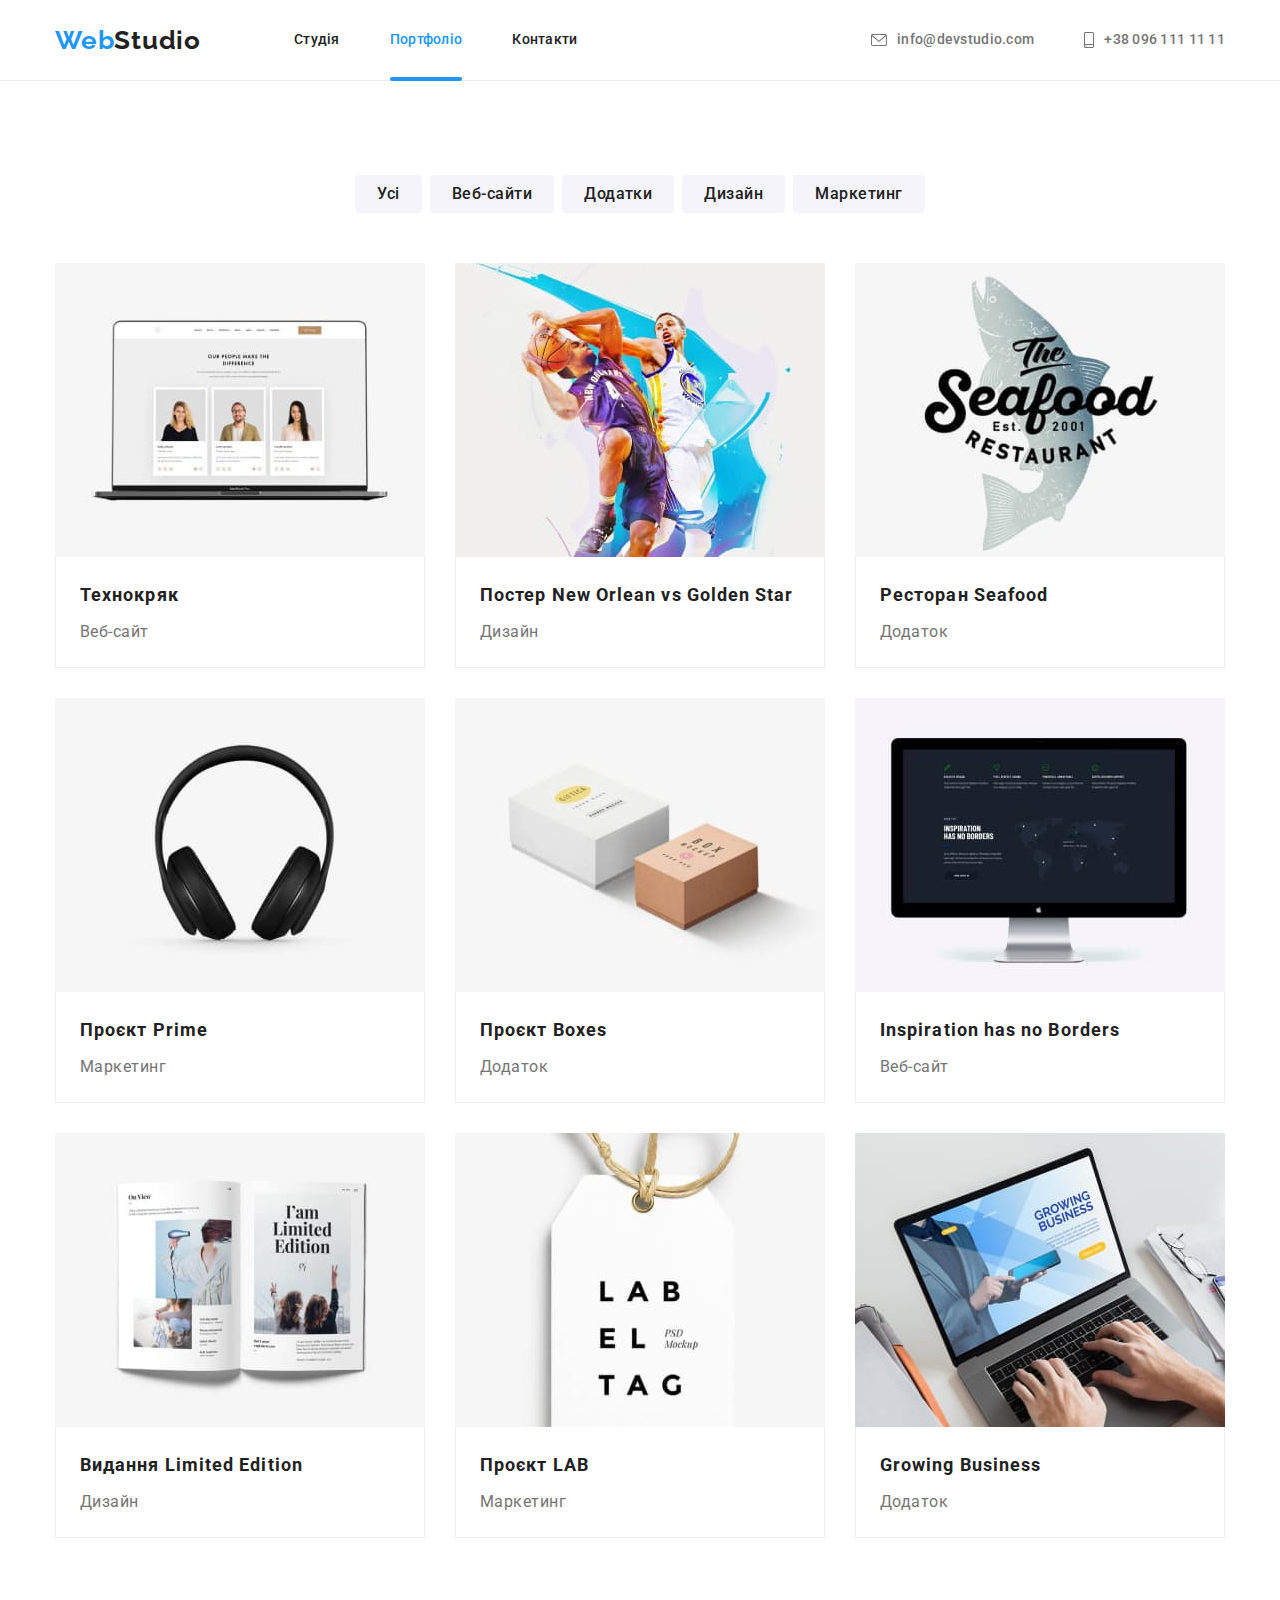
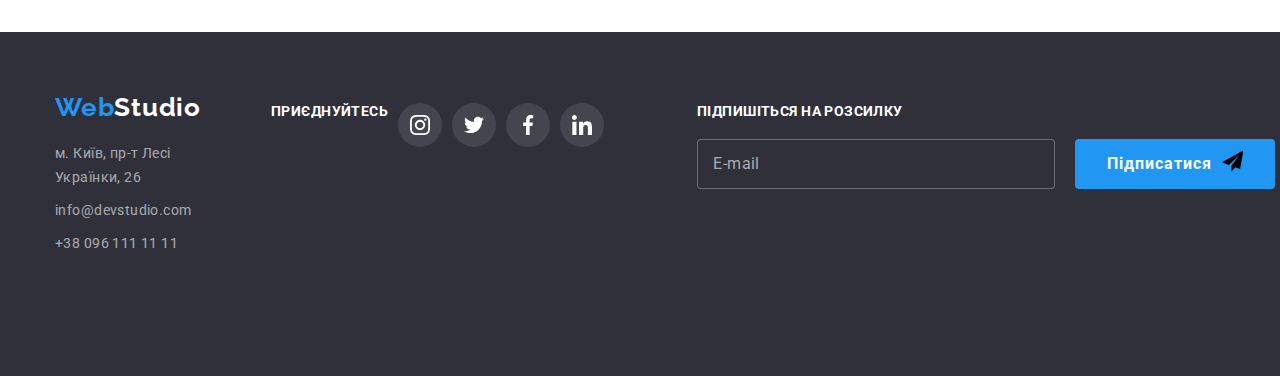
==== commit 03c231b9: "finished" ====
--- a/portfolio.html
+++ b/portfolio.html
@@ -1,5 +1,4 @@
 <!-- @format -->
-<!-- 
 <!DOCTYPE html>
 <html lang="zxx">
   <head>
@@ -288,4 +287,4 @@
   </footer>
 </body>
 
-</html> -->
+</html>
--- a/css/main.min.css
+++ b/css/main.min.css
@@ -1 +1 @@
-:root{--primary-text-color: #212121;--grey-color: #757575;--white-color: #ffffff;--accent-color: #2196f3;--section-color: #2f303a}.visually-hidden{position:absolute;width:1px;height:1px;margin:-1px;overflow:hidden;border:0;padding:0;clip:rect(0 0 0 0)}body{background-color:var(--white-color);color:var(--grey-color);font-family:Roboto,sans-serif;line-height:1.71}h1,h2,h3,h4,h5,h6,p{margin-top:0;margin-bottom:0}img{display:block;max-width:100%;height:auto}ul{list-style:none;padding:0;margin:0}.section{padding-top:94px;padding-bottom:94px}.section__title{color:var(--primary-text-color);margin-bottom:50px;font-weight:700;font-size:36px;line-height:1.17;text-align:center;letter-spacing:.03em}.section--other-background{background-color:#f5f4fa}.section--no-padding-top{padding-top:0}.container{padding-left:15px;padding-right:15px}@media screen and (min-width: 480px){.container{width:480px;margin-left:auto;margin-right:auto}}@media screen and (min-width: 768px){.container{width:768px}}@media screen and (min-width: 1200px){.container{width:1200px}}.modal-button{position:absolute;top:8px;right:8px;display:flex;justify-content:center;align-items:center;width:32px;height:32px;padding:0;border:1px solid rgba(0,0,0,.1);border-radius:50%;background-color:rgba(0,0,0,0)}.button{color:#fff;background-color:#2196f3;font-family:inherit;font-weight:700;font-size:16px;line-height:1.88;border-radius:4px;border:rgba(0,0,0,0);letter-spacing:.06em;cursor:pointer;padding:10px 32px;min-width:216px}.button-two{min-width:23px;padding:6px 22px;color:var(--primary-text-color);background-color:#f5f4fa;font-family:inherit;font-weight:500;font-size:16px;line-height:1.62;border-radius:4px;border:rgba(0,0,0,0);text-align:center;letter-spacing:.03em;cursor:pointer;transition:color 250ms cubic-bezier(0.4, 0, 0.2, 1),background-color 250ms cubic-bezier(0.4, 0, 0.2, 1),box-shadow 250ms cubic-bezier(0.4, 0, 0.2, 1)}.button-two:hover,.button-two:focus{color:var(--white-color);background-color:var(--accent-color);box-shadow:0px 3px 1px rgba(0,0,0,.1),0px 1px 2px rgba(0,0,0,.08),0px 2px 2px rgba(0,0,0,.12)}.button-subscription{display:flex;justify-content:center;align-items:center;cursor:pointer;color:#fff;background-color:#2196f3;font-family:inherit;font-weight:700;font-size:16px;line-height:1.88;border-radius:4px;border:rgba(0,0,0,0);letter-spacing:.06em;padding:10px 32px;gap:10px;min-width:200px;height:50px}.page-header{border-bottom:1px solid #ececec}.contact-menu{display:none}.site-nav{display:none}.mobile-menu-btn{border:none;background-color:rgba(0,0,0,0);padding:0;line-height:0;cursor:pointer}.page-header__container{display:flex;justify-content:space-between;align-items:center}.page-header{padding-top:16px;padding-bottom:16px}@media screen and (min-width: 768px){.page-header{padding-top:0;padding-bottom:0}.contact-menu{display:block}.site-nav{display:flex;column-gap:50px}.mobile-menu-btn{display:none}.page-navigation{display:flex;align-items:center;column-gap:88px}.contact-menu{display:flex;flex-direction:column;align-items:start;column-gap:50px}.contact-menu__link{display:flex;justify-content:center;align-items:center;column-gap:10px;margin-bottom:10px;color:var(--grey-color);font-weight:500;font-size:14px;line-height:1.14;letter-spacing:.02em;text-decoration:none;transition:color 250ms cubic-bezier(0.4, 0, 0.2, 1)}.contact-menu__link:hover,.contact-menu__link:focus{color:var(--accent-color)}.contact-menu__icon{fill:currentColor;transition-property:fill 250ms cubic-bezier(0.4, 0, 0.2, 1)}.contact-menu__link:hover .contact-menu__icon,.contact-menu__link:focus .contact-menu__icon{fill:var(--accent-color)}.site-nav__link{position:relative;display:block;padding:32px 0;text-decoration:none;color:var(--primary-text-color);font-weight:500;font-size:14px;line-height:1.14;letter-spacing:.02em;transition:color 250ms cubic-bezier(0.4, 0, 0.2, 1)}.site-nav__link:hover,.site-nav__link:focus{color:var(--accent-color)}.site-nav__link.site-nav__link--current::after{position:absolute;left:0;bottom:-1px;content:"";display:block;width:100%;height:4px;background:#2196f3;border-radius:2px}.site-nav__link--current{color:var(--accent-color)}}@media screen and (min-width: 1200px){.contact-menu{display:flex;flex-direction:row;align-self:center;column-gap:50px}.contact-menu__link{margin:0}.page-navigation{column-gap:93px}}.logo{color:var(--accent-color);font-family:Raleway;font-weight:700;font-size:26px;line-height:1.19;letter-spacing:.03em;text-decoration:none}.logo__part{color:var(--primary-text-color)}.logo-title{color:var(--white-color)}.hero__title{margin-bottom:30px;color:var(--white-color);font-weight:900;font-size:26px;line-height:1.62;letter-spacing:.06em;text-transform:uppercase;width:360px;margin-right:auto;margin-left:auto}@media screen and (min-width: 1200){.hero__title{font-size:44px;line-height:1.36;width:696px}}.features-menu__title{margin-top:0;margin-bottom:10px;color:var(--primary-text-color);font-weight:700;font-size:14px;line-height:1.14;text-transform:uppercase;letter-spacing:.03em}.hero{background-color:var(--section-color);text-align:center;padding-top:118px;padding-bottom:118px;max-width:480px;height:400px;margin-left:auto;margin-right:auto;background-image:linear-gradient(rgba(47, 48, 58, 0.4), rgba(47, 48, 58, 0.4)),url("../images/hero-mobile.jpg");background-repeat:no-repeat;background-position:center;background-size:cover;background-color:#c4c4c4}@media screen and (min-width: 768){.hero{max-width:768px;background-image:linear-gradient(rgba(47, 48, 58, 0.4), rgba(47, 48, 58, 0.4)),url("../images/hero-tablet.jpg")}}@media screen and (min-width: 1200px){.hero{padding-top:200px;padding-bottom:200px;max-width:1600px;height:600px;background-image:linear-gradient(rgba(47, 48, 58, 0.4), rgba(47, 48, 58, 0.4)),url("../images/overlay.jpg")}}.employees-menu{display:flex;gap:30px}.employees-menu__item{flex-basis:calc((100% - 90px)/4);background-color:var(--white-color);box-shadow:0px 1px 3px rgba(0,0,0,.12),0px 1px 1px rgba(0,0,0,.14),0px 2px 1px rgba(0,0,0,.2);border-radius:0px 0px 4px 4px}.employees-menu__content-wrapper{padding-top:30px;padding-bottom:30px}.social-list{display:flex;justify-content:center;column-gap:10px}.social-list__item{width:44px;height:44px}.social-list__link{display:flex;justify-content:center;align-items:center;width:100%;height:100%;border-radius:50%;background-color:#fff;transition:background-color 250ms cubic-bezier(0.4, 0, 0.2, 1)}.social-list__link:hover,.social-list__link:focus{background-color:var(--accent-color)}.social-list__icon{fill:#afb1b8;transition:fill 250ms cubic-bezier(0.4, 0, 0.2, 1)}.social-list__link:hover .social-list__icon,.social-list__link:focus .social-list__icon{fill:var(--white-color)}.employees-menu__title{color:var(--primary-text-color);font-weight:500;font-size:16px;line-height:1.18;text-align:center;letter-spacing:.03em;margin-bottom:10px}.employees-menu__text{font-size:16px;line-height:1.18;text-align:center;letter-spacing:.03em;margin-bottom:16px}.backdrop{position:fixed;top:0;left:0;width:100%;height:100%;z-index:100;background-color:rgba(47,48,58,.4);opacity:1;transition:opacity 250ms cubic-bezier(0.4, 0, 0.2, 1),visibility 250ms cubic-bezier(0.4, 0, 0.2, 1)}.backdrop.is-hidden{opacity:0;visibility:hidden;pointer-events:none}.modal{position:absolute;top:50%;left:50%;transform:translate(-50%, -50%) scale(1);transition:transform 250ms cubic-bezier(0.4, 0, 0.2, 1);min-width:528px;min-height:581px;padding:40px;background-color:#fff}.backdrop.is-hidden .modal{transform:translate(-50%, -50%) scale(0.9)}.modal__close-icon{border:none;background-color:#fff;color:#fff;cursor:pointer;transition:fill 250ms cubic-bezier(0.4, 0, 0.2, 1)}.modal__close-icon:hover,.modal__close-icon:focus{fill:var(--accent-color)}.modal-form{display:flex;flex-direction:column}.modal-form-capture{margin-bottom:12px;font-style:normal;font-weight:700;font-size:20px;line-height:1.15;letter-spacing:.03em;text-align:center;color:#212121}.modal-form-input{width:100%;height:40px;border:1px solid rgba(33,33,33,.2);border-radius:4px;padding-left:42px;font-size:12px;transition:border-color 250ms cubic-bezier(0.4, 0, 0.2, 1)}.modal-form-input:focus{outline:none;border-color:var(--accent-color)}.modal-form-input:focus+.modal-form-icon{fill:var(--accent-color)}.modal-form-input-desc{display:block;margin-bottom:4px;font-style:normal;font-weight:400;font-size:12px;line-height:1.17;letter-spacing:.01em;color:#757575}.modal-form-field{margin-bottom:10px}.modal-form-icon{position:absolute;top:50%;left:15px;transform:translateY(-50%);transition:fill 250ms cubic-bezier(0.4, 0, 0.2, 1);display:flex;width:18px;height:18px}.modal-form-input-wrapper{position:relative;display:block}.modal-form-text-field{margin-bottom:20px}.modal-form-message{display:block;width:100%;height:120px;resize:none;outline:none;padding:12px 16px;border:1px solid rgba(33,33,33,.2);font-size:12px;border-radius:4px;transition:border-color 250ms cubic-bezier(0.4, 0, 0.2, 1)}.modal-form-message:focus{border-color:var(--accent-color)}.modal-form-message::placeholder{font-style:normal;font-weight:400;font-size:12px;line-height:1.17;letter-spacing:0d .01em;color:rgba(117,117,117,.5)}.modal-form-checkbox-wrapper{display:flex;justify-content:center;align-items:center;margin-bottom:30px;font-style:normal;font-weight:400;font-size:14px;line-height:1.71;letter-spacing:.03em;color:var(--grey-color)}.modal-form-own-checkbox{border:2px solid #212121;border-radius:2px;padding:1px;cursor:pointer;margin-right:7px}.modal-form-checkbox:checked+.modal-form-own-checkbox{background-color:var(--accent-color);border:rgba(0,0,0,0)}.modal-form-checkbox:focus+.modal-form-own-checkbox{border-color:var(--accent-color)}.modal-form-own-checkbox-icon{display:none}.modal-form-checkbox:checked+.modal-form-own-checkbox .modal-form-own-checkbox-icon{display:block}.modal-form-checkbox-terms{color:var(--accent-color)}.modal-form-submit{align-self:center;color:#fff;background-color:#2196f3;font-family:inherit;font-weight:700;font-size:16px;line-height:1.88;border-radius:4px;border:rgba(0,0,0,0);box-shadow:0px 4px 4px rgba(0,0,0,.15);letter-spacing:.06em;cursor:pointer;padding:10px 32px;min-width:216px}.modal-form-submit:focus{background-color:#188ce8}.product-thumb{position:relative;overflow:hidden}.product-overlay{position:absolute;top:0;left:0;width:100%;height:100%;overflow:auto;transform:translateY(100%);transition:transform 250ms cubic-bezier(0.4, 0, 0.2, 1);font-weight:400;font-size:18px;line-height:1.56;letter-spacing:.03em;color:#fff;background-color:rgba(33,150,243,.9);padding-top:63px;padding-bottom:63px;padding-left:24px;padding-right:24px}.title-link:hover .product-overlay,.title-link:focus .product-overlay{transform:translateY(0)}.title-link{text-decoration:none;display:block;transition:box-shadow 250ms cubic-bezier(0.4, 0, 0.2, 1)}.title-link:hover,.title-link:focus{box-shadow:0px 1px 1px rgba(0,0,0,.12),0px 4px 4px rgba(0,0,0,.06),1px 4px 6px rgba(0,0,0,.16)}.title-name{color:var(--primary-text-color);font-weight:700;font-size:18px;line-height:2;letter-spacing:.06em;margin-bottom:4px}.title-text{text-decoration:none;color:var(--grey-color);font-weight:400;font-size:16px;line-height:1.87;letter-spacing:.03em}.clients-menu{display:flex;gap:30px;justify-content:center}.clients-menu__item{width:170px;height:92px}.clients-menu__link{display:flex;align-items:center;justify-content:center;width:100%;height:100%;border:1px solid #afb1b8;border-radius:4px;transition:border 250ms cubic-bezier(0.4, 0, 0.2, 1)}.clients-menu__link:hover,.clients-menu__link:focus{border:1px solid #2196f3}.cliets-menu__icon{fill:#afb1b8;transition:fill 250ms cubic-bezier(0.4, 0, 0.2, 1)}.clients-menu__link:hover .cliets-menu__icon,.clients-menu__link:focus .cliets-menu__icon{fill:var(--accent-color)}.work-types{display:flex;gap:8px;justify-content:center;margin-bottom:50px}.work-types-item{display:flex;flex-wrap:wrap;gap:30px}.work-card{flex-basis:calc((100% - 60px)/3)}.work-item-wrapper{border-right:1px solid #eee;border-left:1px solid #eee;border-bottom:1px solid #eee;padding-top:20px;padding-bottom:20px;padding-left:24px;padding-right:24px}.features-menu{display:flex;justify-content:space-between}.features-menu__item{flex-basis:calc((100% - 90px)/4)}.features-menu__icon-container{display:flex;justify-content:center;align-items:center;margin-bottom:30px;width:270px;height:120px;background-color:#f5f4fa;border-radius:4px}.feature-text{margin-top:0;margin-bottom:0;font-size:14px;line-height:1.71;letter-spacing:.03em}.examples-menu{display:flex;gap:30px}.examples-menu__item{flex-basis:calc(100% - 60px)/3}.examples-menu__thumb{position:relative}.examples-menu__text{position:absolute;bottom:0;left:0;width:100%;height:70px;display:flex;justify-content:center;align-items:center;position:absolute;font-weight:700;font-size:14px;line-height:1.14;letter-spacing:.03em;text-transform:uppercase;color:var(--white-color);background-color:rgba(47,48,58,.8)}.footer{background-color:var(--section-color)}.page-footer{padding-top:60px;padding-bottom:60px}.logo-footer{display:inline-block;margin-bottom:20px}.address-menu__item{margin-bottom:9px}.address-menu{text-decoration:none;color:#fff;font-style:normal;letter-spacing:.03em;font-size:14px}.address-menu__link{text-decoration:none;color:rgba(255,255,255,.6);font-style:normal;letter-spacing:.03em;font-size:14px}.footer-wrapper{display:flex;align-items:baseline}.footer-address{flex-grow:1;margin-right:70px}.footer-social-list{margin-right:93px}.footer-action{color:#fff;font-weight:700;font-size:14px;font-style:normal;line-height:16px;letter-spacing:.03em;text-transform:uppercase;margin-bottom:20px}.footer-social-list-link{display:flex;height:44px;width:44px;border-radius:50%;background-color:rgba(255,255,255,.1);justify-content:center;align-items:center;transition:background-color 250ms cubic-bezier(0.4, 0, 0.2, 1)}.footer-social-list-link:hover,.footer-social-list-link:focus{background-color:var(--accent-color)}.footer-social-list-icon{fill:var(--white-color)}.footer-subscription{display:flex;flex-direction:column}.mail-subscription{display:flex}.user-email{width:358px;height:50px;padding:15px;color:var(--white-color);background-color:#2f303a;border:1px solid rgba(255,255,255,.3);border-radius:4px;margin-right:12px}.user-email::placeholder{font-style:normal;font-weight:400;font-size:16px;line-height:1.25;letter-spacing:.03em;color:rgba(255,255,255,.6)}@media screen and (max-width: 767px){.mobile-menu{position:fixed;top:0;left:0;width:100%;height:100%;background-color:#fff;opacity:0;visibility:hidden;pointer-events:none}.mobile-menu.is-open{opacity:1;visibility:visible;pointer-events:none;transition:opacity 250ms cubic-bezier(0.4, 0, 0.2, 1),visibility 250ms cubic-bezier(0.4, 0, 0.2, 1)}.mobile-menu__container{position:relative;padding-bottom:48px}.mobile-menu__close_btn{position:absolute;top:10px;right:0;padding:0;margin-right:15px;margin-top:10px;border:none;background-color:rgba(0,0,0,0);line-height:0;cursor:pointer}}.mobile-menu__close-icon{fill:#212121;transition:fill 250ms cubic-bezier(0.4, 0, 0.2, 1)}.mobile-menu__close-icon:hover,.mobile-menu__close-icon:focus{fill:var(--accent-color)}.mobile-menu__page-navigation{display:flex;padding-top:48px;padding-left:25px;padding-right:25px}.mobile-menu__site-nav{display:flex;flex-direction:column;gap:32px;margin-bottom:302px}.mobile-menu__site-nav__link{display:block;cursor:pointer;font-style:normal;font-weight:500;font-size:40px;line-height:1.17;letter-spacing:.02em;text-decoration:none;color:#212121;transition:color 250ms cubic-bezier(0.4, 0, 0.2, 1)}.mobile-menu__site-nav__link:hover,.mobile-menu__site-nav__link:focus{color:var(--accent-color)}.mobile-menu__site-nav__link--current{color:var(--accent-color)}.mobile-menu__contact-menu{display:flex;flex-direction:column;gap:32px;margin-bottom:64px;margin-left:25px}.mobile-menu__contact-menu__link{font-style:normal;font-weight:500;font-size:24px;line-height:28px;letter-spacing:.02em;text-decoration:none;color:#757575}.mobile-menu__social-list{display:flex;column-gap:10px;margin-left:25px}.mobile-menu__social-list__link{text-decoration:none;font-style:normal;font-weight:500;font-size:18px;line-height:1.22;letter-spacing:.02em;border-right:1px solid rgba(33,33,33,.2);transform:rotate(90deg);padding-right:10px;color:#2196f3}.mobile-menu__contact-menu__text{font-style:normal;font-weight:500;font-size:34px;line-height:1.17;letter-spacing:.02em;color:#2196f3}.mobile-menu__social-list__link--no-border{border:none}@media screen and (min-width: 768px){.mobile-menu{display:none}}/*# sourceMappingURL=main.min.css.map */+:root{--primary-text-color: #212121;--grey-color: #757575;--white-color: #ffffff;--accent-color: #2196f3;--section-color: #2f303a}.visually-hidden{position:absolute;width:1px;height:1px;margin:-1px;overflow:hidden;border:0;padding:0;clip:rect(0 0 0 0)}body{background-color:var(--white-color);color:var(--grey-color);font-family:Roboto,sans-serif;line-height:1.71}h1,h2,h3,h4,h5,h6,p{margin-top:0;margin-bottom:0}img{display:block;max-width:100%;height:auto}ul{list-style:none;padding:0;margin:0}.section{padding-top:94px;padding-bottom:94px}.section__title{color:var(--primary-text-color);margin-bottom:30px;font-weight:700;font-size:36px;line-height:1.17;text-align:center;letter-spacing:.03em}.section--other-background{background-color:#f5f4fa}.section--no-padding-top{padding-top:0}@media screen and (min-width: 1200px){.section__title{margin-bottom:50px}}@media screen and (max-width: 1199px){.section--no-padding-top{display:none}}.container{padding-left:15px;padding-right:15px}@media screen and (min-width: 480px){.container{width:480px;margin-left:auto;margin-right:auto}}@media screen and (min-width: 768px){.container{width:768px}}@media screen and (min-width: 1200px){.container{width:1200px}}.modal-button{position:absolute;top:8px;right:8px;display:flex;justify-content:center;align-items:center;width:32px;height:32px;padding:0;border:1px solid rgba(0,0,0,.1);border-radius:50%;background-color:rgba(0,0,0,0)}.button{color:#fff;background-color:#2196f3;font-family:inherit;font-weight:700;font-size:16px;line-height:1.88;border-radius:4px;border:rgba(0,0,0,0);letter-spacing:.06em;cursor:pointer;padding:10px 32px;min-width:216px}.button-two{min-width:23px;padding:6px 22px;color:var(--primary-text-color);background-color:#f5f4fa;font-family:inherit;font-weight:500;font-size:16px;line-height:1.62;border-radius:4px;border:rgba(0,0,0,0);text-align:center;letter-spacing:.03em;cursor:pointer;transition:color 250ms cubic-bezier(0.4, 0, 0.2, 1),background-color 250ms cubic-bezier(0.4, 0, 0.2, 1),box-shadow 250ms cubic-bezier(0.4, 0, 0.2, 1)}.button-two:hover,.button-two:focus{color:var(--white-color);background-color:var(--accent-color);box-shadow:0px 3px 1px rgba(0,0,0,.1),0px 1px 2px rgba(0,0,0,.08),0px 2px 2px rgba(0,0,0,.12)}.button-subscription{display:flex;justify-content:center;align-self:center;cursor:pointer;color:#fff;background-color:#2196f3;font-family:inherit;font-weight:700;font-size:16px;line-height:1.88;border-radius:4px;border:rgba(0,0,0,0);letter-spacing:.06em;padding:10px 32px;gap:10px;width:200px;height:50px}.button-subscription__icon{fill:#fff}.page-header{border-bottom:1px solid #ececec}.contact-menu{display:none}.site-nav{display:none}.mobile-menu-btn{border:none;background-color:rgba(0,0,0,0);padding:0;line-height:0;cursor:pointer}.page-header__container{display:flex;justify-content:space-between;align-items:center}.page-header{padding-top:16px;padding-bottom:16px}@media screen and (min-width: 768px){.page-header{padding-top:0;padding-bottom:0}.contact-menu{display:block}.site-nav{display:flex;column-gap:50px}.mobile-menu-btn{display:none}.page-navigation{display:flex;align-items:center;column-gap:88px}.contact-menu{display:flex;flex-direction:column;align-items:start;column-gap:50px}.contact-menu__link{display:flex;justify-content:center;align-items:center;column-gap:10px;margin-bottom:10px;color:var(--grey-color);font-weight:500;font-size:14px;line-height:1.14;letter-spacing:.02em;text-decoration:none;transition:color 250ms cubic-bezier(0.4, 0, 0.2, 1)}.contact-menu__link:hover,.contact-menu__link:focus{color:var(--accent-color)}.contact-menu__icon{fill:currentColor;transition-property:fill 250ms cubic-bezier(0.4, 0, 0.2, 1)}.contact-menu__link:hover .contact-menu__icon,.contact-menu__link:focus .contact-menu__icon{fill:var(--accent-color)}.site-nav__link{position:relative;display:block;padding:32px 0;text-decoration:none;color:var(--primary-text-color);font-weight:500;font-size:14px;line-height:1.14;letter-spacing:.02em;transition:color 250ms cubic-bezier(0.4, 0, 0.2, 1)}.site-nav__link:hover,.site-nav__link:focus{color:var(--accent-color)}.site-nav__link.site-nav__link--current::after{position:absolute;left:0;bottom:-1px;content:"";display:block;width:100%;height:4px;background:#2196f3;border-radius:2px}.site-nav__link--current{color:var(--accent-color)}}@media screen and (min-width: 1200px){.contact-menu{display:flex;flex-direction:row;align-self:center;column-gap:50px}.contact-menu__link{margin:0}.page-navigation{column-gap:93px}}.logo{color:var(--accent-color);font-family:Raleway;font-weight:700;font-size:26px;line-height:1.19;letter-spacing:.03em;text-decoration:none}.logo__part{color:var(--primary-text-color)}.logo-title{color:var(--white-color)}.hero__title{margin-bottom:30px;color:var(--white-color);font-weight:900;font-size:26px;line-height:1.62;letter-spacing:.06em;text-transform:uppercase;width:360px;margin-right:auto;margin-left:auto}@media screen and (min-width: 1200px){.hero__title{font-size:44px;line-height:1.36;width:696px}}.features-menu__title{text-align:center;margin-top:0;margin-bottom:10px;color:var(--primary-text-color);font-weight:700;font-size:14px;line-height:1.14;text-transform:uppercase;letter-spacing:.03em}@media screen and (min-width: 768px){.features-menu__title{text-align:left}}.hero{background-color:var(--section-color);text-align:center;padding-top:118px;padding-bottom:118px;max-width:480px;height:400px;margin-left:auto;margin-right:auto;background-image:linear-gradient(rgba(47, 48, 58, 0.4), rgba(47, 48, 58, 0.4)),url("../images/hero-mobile.jpg");background-repeat:no-repeat;background-position:center;background-size:cover;background-color:#c4c4c4}@media screen and (min-device-pixel-ratio: 2)and (max-width: 767px),screen and (min-resolution: 192dpi)and (max-width: 767px),screen and (min-resolution: 2dppx)and (max-width: 767px){.hero{background-image:linear-gradient(rgba(47, 48, 58, 0.4), rgba(47, 48, 58, 0.4)),url("../images/hero-mobile@2x.jpg")}}@media screen and (min-width: 768px){.hero{max-width:768px;background-image:linear-gradient(rgba(47, 48, 58, 0.4), rgba(47, 48, 58, 0.4)),url("../images/hero-tablet.jpg")}}@media screen and (min-device-pixel-ratio: 2)and (min-width: 768px),screen and (min-resolution: 192dpi)and (min-width: 768px),screen and (min-resolution: 2dppx)and (min-width: 768px){.hero{background-image:linear-gradient(rgba(47, 48, 58, 0.4), rgba(47, 48, 58, 0.4)),url("../images/hero-tablet@2x.jpg")}}@media screen and (min-width: 1200px){.hero{padding-top:200px;padding-bottom:200px;max-width:1600px;height:600px;background-image:linear-gradient(rgba(47, 48, 58, 0.4), rgba(47, 48, 58, 0.4)),url("../images/overlay.jpg")}}@media screen and (min-device-pixel-ratio: 2)and (min-width: 1200px),screen and (min-resolution: 192dpi)and (min-width: 1200px),screen and (min-resolution: 2dppx)and (min-width: 1200px){.hero{background-image:linear-gradient(rgba(47, 48, 58, 0.4), rgba(47, 48, 58, 0.4)),url("../images/hero-desktop@2x.jpg")}}.employees-menu{display:flex;flex-direction:column;gap:30px}.employees-menu__item{flex-basis:calc((100% - 90px)/4);background-color:var(--white-color);box-shadow:0px 1px 3px rgba(0,0,0,.12),0px 1px 1px rgba(0,0,0,.14),0px 2px 1px rgba(0,0,0,.2);border-radius:0px 0px 4px 4px}.employees-menu__content-wrapper{padding-top:30px;padding-bottom:24px}.social-list{display:flex;justify-content:center;column-gap:10px}.social-list__item{width:44px;height:44px}.social-list__link{display:flex;justify-content:center;align-items:center;width:100%;height:100%;border-radius:50%;background-color:#fff;transition:background-color 250ms cubic-bezier(0.4, 0, 0.2, 1)}.social-list__link:hover,.social-list__link:focus{background-color:var(--accent-color)}.social-list__icon{fill:#afb1b8;transition:fill 250ms cubic-bezier(0.4, 0, 0.2, 1)}.social-list__link:hover .social-list__icon,.social-list__link:focus .social-list__icon{fill:var(--white-color)}.employees-menu__title{color:var(--primary-text-color);font-weight:500;font-size:16px;line-height:1.18;text-align:center;letter-spacing:.03em;margin-bottom:10px}.employees-menu__text{font-size:16px;line-height:1.18;text-align:center;letter-spacing:.03em;margin-bottom:16px}@media screen and (min-width: 768px){.employees-menu{flex-direction:row;flex-wrap:wrap}}@media screen and (min-width: 1200px){.employees-menu{flex-wrap:nowrap}.employees-menu__content-wrapper{padding-bottom:30px}}.backdrop{position:fixed;top:0;left:0;width:100%;height:100%;z-index:100;background-color:rgba(47,48,58,.4);opacity:1;transition:opacity 250ms cubic-bezier(0.4, 0, 0.2, 1),visibility 250ms cubic-bezier(0.4, 0, 0.2, 1)}.backdrop.is-hidden{opacity:0;visibility:hidden;pointer-events:none}.modal{position:absolute;top:50%;left:50%;transform:translate(-50%, -50%) scale(1);transition:transform 250ms cubic-bezier(0.4, 0, 0.2, 1);min-width:450px;min-height:609px;padding:40px;background-color:#fff}.backdrop.is-hidden .modal{transform:translate(-50%, -50%) scale(0.9)}.modal__close-icon{border:none;background-color:#fff;color:#fff;cursor:pointer;transition:fill 250ms cubic-bezier(0.4, 0, 0.2, 1)}.modal__close-icon:hover,.modal__close-icon:focus{fill:var(--accent-color)}.modal-form{display:flex;flex-direction:column}.modal-form-capture{margin-bottom:12px;font-style:normal;font-weight:700;font-size:20px;line-height:1.5;letter-spacing:.03em;text-align:center;color:#212121}.modal-form-input{width:100%;height:40px;border:1px solid rgba(33,33,33,.2);border-radius:4px;padding-left:42px;font-size:12px;transition:border-color 250ms cubic-bezier(0.4, 0, 0.2, 1)}.modal-form-input:focus{outline:none;border-color:var(--accent-color)}.modal-form-input:focus+.modal-form-icon{fill:var(--accent-color)}.modal-form-input-desc{display:block;margin-bottom:4px;font-style:normal;font-weight:400;font-size:12px;line-height:1.17;letter-spacing:.01em;color:#757575}.modal-form-field{margin-bottom:10px}.modal-form-icon{position:absolute;top:50%;left:15px;transform:translateY(-50%);transition:fill 250ms cubic-bezier(0.4, 0, 0.2, 1);display:flex;width:18px;height:18px}.modal-form-input-wrapper{position:relative;display:block}.modal-form-text-field{margin-bottom:20px}.modal-form-message{display:block;width:100%;height:120px;resize:none;outline:none;padding:12px 16px;border:1px solid rgba(33,33,33,.2);font-size:12px;border-radius:4px;transition:border-color 250ms cubic-bezier(0.4, 0, 0.2, 1)}.modal-form-message:focus{border-color:var(--accent-color)}.modal-form-message::placeholder{font-style:normal;font-weight:400;font-size:12px;line-height:1.17;letter-spacing:0d .01em;color:rgba(117,117,117,.5)}.modal-form-checkbox-wrapper{display:flex;justify-content:center;align-items:center;margin-bottom:30px;font-style:normal;font-weight:400;font-size:12px;line-height:1.17;letter-spacing:.03em;color:var(--grey-color)}.modal-form-own-checkbox{border:2px solid #212121;border-radius:2px;padding:1px;cursor:pointer;margin-right:7px}.modal-form-checkbox:checked+.modal-form-own-checkbox{background-color:var(--accent-color);border:rgba(0,0,0,0)}.modal-form-checkbox:focus+.modal-form-own-checkbox{border-color:var(--accent-color)}.modal-form-own-checkbox-icon{display:none}.modal-form-checkbox:checked+.modal-form-own-checkbox .modal-form-own-checkbox-icon{display:block}.modal-form-checkbox-terms{color:var(--accent-color)}.modal-form-submit{align-self:center;color:#fff;background-color:#2196f3;font-family:inherit;font-weight:700;font-size:16px;line-height:1.88;border-radius:4px;border:rgba(0,0,0,0);box-shadow:0px 4px 4px rgba(0,0,0,.15);letter-spacing:.06em;cursor:pointer;padding:10px 32px;min-width:216px}.modal-form-submit:focus{background-color:#188ce8}@media screen and (min-width: 1200px){.modal{min-width:528px;min-height:581px}.modal-form-checkbox-wrapper{font-size:14px;line-height:1.71}.modal-form-capture{line-height:1.15}}.product-thumb{position:relative;overflow:hidden}.product-overlay{position:absolute;top:0;left:0;width:100%;height:100%;overflow:auto;transform:translateY(100%);transition:transform 250ms cubic-bezier(0.4, 0, 0.2, 1);font-weight:400;font-size:18px;line-height:1.56;letter-spacing:.03em;color:#fff;background-color:rgba(33,150,243,.9);padding-top:63px;padding-bottom:63px;padding-left:24px;padding-right:24px}.title-link:hover .product-overlay,.title-link:focus .product-overlay{transform:translateY(0)}.title-link{text-decoration:none;display:block;transition:box-shadow 250ms cubic-bezier(0.4, 0, 0.2, 1)}.title-link:hover,.title-link:focus{box-shadow:0px 1px 1px rgba(0,0,0,.12),0px 4px 4px rgba(0,0,0,.06),1px 4px 6px rgba(0,0,0,.16)}.title-name{color:var(--primary-text-color);font-weight:700;font-size:18px;line-height:2;letter-spacing:.06em;margin-bottom:4px}.title-text{text-decoration:none;color:var(--grey-color);font-weight:400;font-size:16px;line-height:1.87;letter-spacing:.03em}.clients-menu{display:flex;gap:30px;flex-wrap:wrap;justify-content:space-between}.clients-menu__item{width:210px;height:92px}.clients-menu__link{display:flex;align-items:center;justify-content:center;width:100%;height:100%;border:1px solid #afb1b8;border-radius:4px;transition:border 250ms cubic-bezier(0.4, 0, 0.2, 1)}.clients-menu__link:hover,.clients-menu__link:focus{border:1px solid #2196f3}.cliets-menu__icon{fill:#afb1b8;transition:fill 250ms cubic-bezier(0.4, 0, 0.2, 1)}.clients-menu__link:hover .cliets-menu__icon,.clients-menu__link:focus .cliets-menu__icon{fill:var(--accent-color)}@media screen and (min-width: 768px){.clients-menu__item{width:226px}}@media screen and (min-width: 1200px){.clients-menu__item{width:170px}}.work-types{display:flex;gap:8px;justify-content:center;margin-bottom:50px}.work-types-item{display:flex;flex-wrap:wrap;gap:30px}.work-card{flex-basis:calc((100% - 60px)/3)}.work-item-wrapper{border-right:1px solid #eee;border-left:1px solid #eee;border-bottom:1px solid #eee;padding-top:20px;padding-bottom:20px;padding-left:24px;padding-right:24px}.features-menu{display:flex;flex-direction:column;justify-content:space-between;gap:30px}.features-menu__item{flex-basis:calc((100% - 90px)/4)}.features-menu__icon-container{display:flex;justify-content:center;align-items:center;margin-bottom:30px;width:450px;height:120px;background-color:#f5f4fa;border-radius:4px}.features-menu__text{margin-top:0;margin-bottom:0;font-size:14px;line-height:1.71;letter-spacing:.03em}.examples-menu{display:flex;gap:30px}.examples-menu__item{flex-basis:calc(100% - 60px)/3}.examples-menu__thumb{position:relative}.examples-menu__text{position:absolute;bottom:0;left:0;width:100%;height:70px;display:flex;justify-content:center;align-items:center;position:absolute;font-weight:700;font-size:14px;line-height:1.14;letter-spacing:.03em;text-transform:uppercase;color:var(--white-color);background-color:rgba(47,48,58,.8)}@media screen and (min-width: 768px){.features-menu{flex-direction:row;flex-wrap:wrap}.features-menu__icon-container{width:354px}}@media screen and (min-width: 1200px){.features-menu{flex-wrap:nowrap}.features-menu__icon-container{width:270px}}.footer{background-color:var(--section-color)}.page-footer{padding-top:60px;padding-bottom:60px}.logo-footer{display:inline-block;margin-bottom:20px}.address-menu__item{margin-bottom:9px}.address-menu{text-decoration:none;color:#fff;font-style:normal;letter-spacing:.03em;font-size:14px;text-align:center;margin-bottom:60px}.address-menu__link{text-decoration:none;color:rgba(255,255,255,.6);font-style:normal;letter-spacing:.03em;font-size:14px}.address-menu__link--white{color:#fff}.footer-wrapper{display:flex;flex-direction:column}.footer-address{display:flex;flex-direction:column;justify-content:center;align-items:center}.footer-action{color:#fff;font-weight:700;font-size:14px;font-style:normal;line-height:16px;letter-spacing:.03em;text-transform:uppercase;margin-bottom:20px;text-align:center}.footer-social-list{display:flex;justify-content:center;column-gap:10px;margin-bottom:60px}.footer-social-list-link{display:flex;height:44px;width:44px;border-radius:50%;background-color:rgba(255,255,255,.1);justify-content:center;align-items:center;transition:background-color 250ms cubic-bezier(0.4, 0, 0.2, 1)}.footer-social-list-link:hover,.footer-social-list-link:focus{background-color:var(--accent-color)}.footer-social-list-icon{fill:var(--white-color)}.footer-subscription{display:flex;flex-direction:column}.mail-subscription{display:flex;flex-direction:column;gap:20px}.user-email{height:50px;padding:15px;color:var(--white-color);background-color:#2f303a;border:1px solid rgba(255,255,255,.3);border-radius:4px}.user-email::placeholder{font-style:normal;font-weight:400;font-size:16px;line-height:1.25;letter-spacing:.03em;color:rgba(255,255,255,.6)}@media screen and (min-width: 768px){.footer-wrapper__tablet{display:flex;flex-direction:row;justify-content:space-around}.mail-subscription{align-items:center}.user-email{display:inline;min-width:450px}}@media screen and (min-width: 1200px){.footer-wrapper{display:flex;flex-direction:row;align-items:baseline}.footer-address{flex-grow:1;margin-right:70px;align-items:flex-start}.footer-social-list{margin-right:93px}.address-menu{text-align:start}.footer-action{text-align:start}.mail-subscription{display:flex;flex-direction:row;gap:20px}.user-email{min-width:358px}}@media screen and (max-width: 767px){.mobile-menu{position:fixed;top:0;left:0;width:100%;height:100%;background-color:#fff;opacity:0;visibility:hidden;pointer-events:none}.mobile-menu.is-open{opacity:1;visibility:visible;pointer-events:none;transition:opacity 250ms cubic-bezier(0.4, 0, 0.2, 1),visibility 250ms cubic-bezier(0.4, 0, 0.2, 1)}.mobile-menu__container{position:relative;padding-bottom:48px}.mobile-menu__close_btn{position:absolute;top:10px;right:0;padding:0;margin-right:15px;margin-top:10px;border:none;background-color:rgba(0,0,0,0);line-height:0;cursor:pointer}}.mobile-menu__close-icon{fill:#212121;transition:fill 250ms cubic-bezier(0.4, 0, 0.2, 1)}.mobile-menu__close-icon:hover,.mobile-menu__close-icon:focus{fill:var(--accent-color)}.mobile-menu__page-navigation{display:flex;padding-top:48px;padding-left:25px;padding-right:25px}.mobile-menu__site-nav{display:flex;flex-direction:column;gap:32px;margin-bottom:302px}.mobile-menu__site-nav__link{display:block;cursor:pointer;font-style:normal;font-weight:500;font-size:40px;line-height:1.17;letter-spacing:.02em;text-decoration:none;color:#212121;transition:color 250ms cubic-bezier(0.4, 0, 0.2, 1)}.mobile-menu__site-nav__link:hover,.mobile-menu__site-nav__link:focus{color:var(--accent-color)}.mobile-menu__site-nav__link--current{color:var(--accent-color)}.mobile-menu__contact-menu{display:flex;flex-direction:column;gap:32px;margin-bottom:64px;margin-left:25px}.mobile-menu__contact-menu__link{font-style:normal;font-weight:500;font-size:24px;line-height:28px;letter-spacing:.02em;text-decoration:none;color:#757575}.mobile-menu__social-list{display:flex;column-gap:10px;margin-left:25px}.mobile-menu__social-list__link{text-decoration:none;font-style:normal;font-weight:500;font-size:18px;line-height:1.22;letter-spacing:.02em;border-right:1px solid rgba(33,33,33,.2);transform:rotate(90deg);padding-right:10px;color:#2196f3}.mobile-menu__contact-menu__text{font-style:normal;font-weight:500;font-size:34px;line-height:1.17;letter-spacing:.02em;color:#2196f3}.mobile-menu__social-list__link--no-border{border:none}@media screen and (min-width: 768px){.mobile-menu{display:none}}/*# sourceMappingURL=main.min.css.map */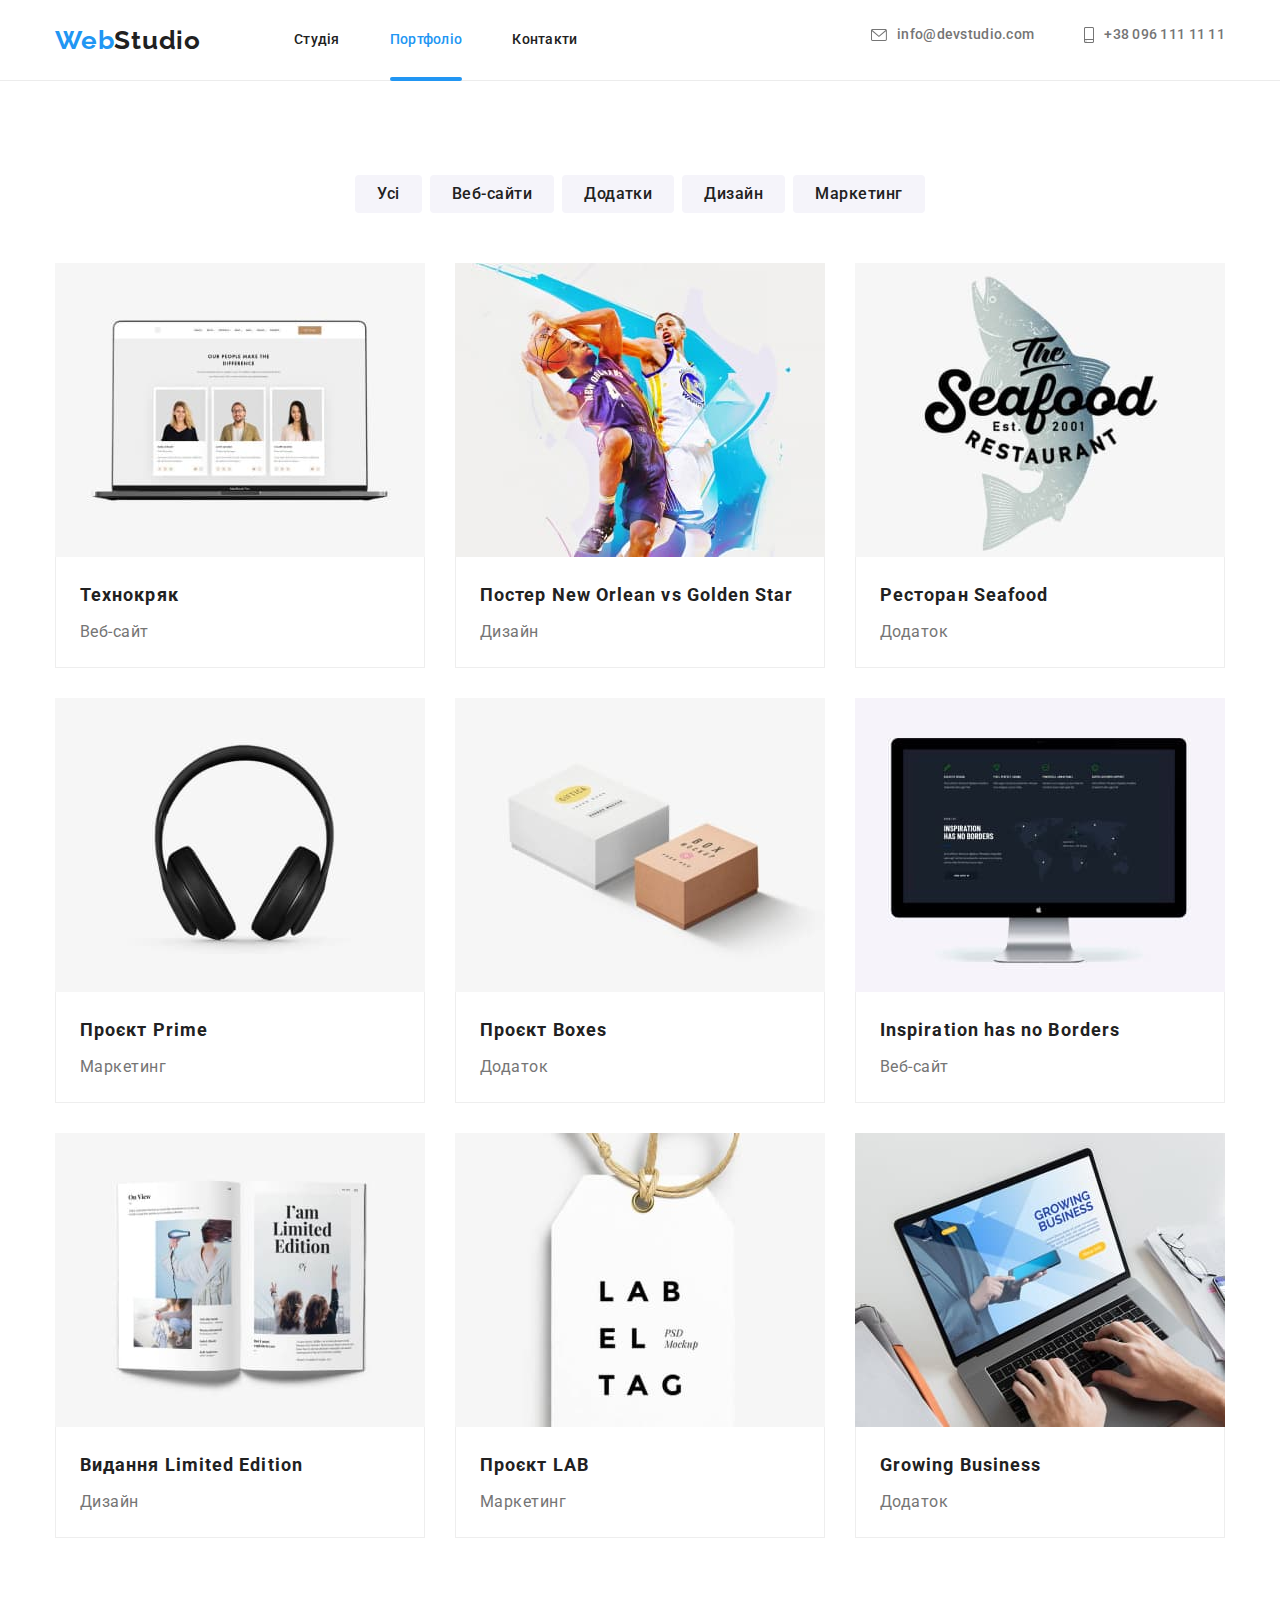
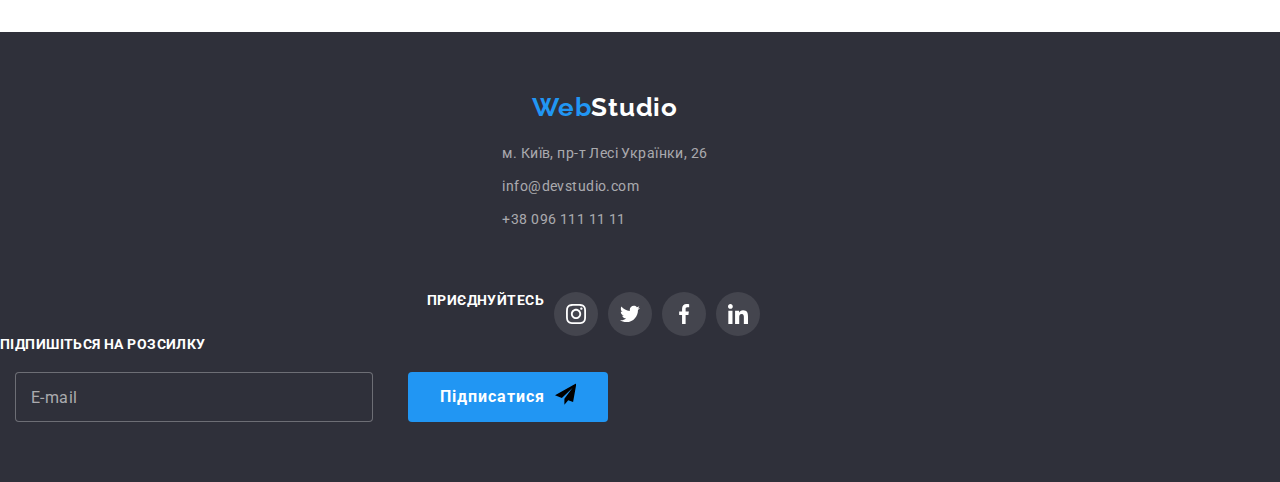
==== commit ab7a8d9e: "виправлення деяких помилок" ====
--- a/portfolio.html
+++ b/portfolio.html
@@ -17,7 +17,7 @@
       href="https://cdnjs.cloudflare.com/ajax/libs/modern-normalize/1.1.0/modern-normalize.min.css"
     />
     <link rel="stylesheet" href="./css/style.css" />
-  <link rel="stylesheet" href="./css/main.min.css">
+    <link rel="stylesheet" href="./css/main.min.css" />
   </head>
 
   <body>
@@ -30,7 +30,9 @@
               <a href="./index.html" class="site-nav__link">Студія</a>
             </li>
             <li class="site-nav__item">
-              <a href="./portfolio.html" class="site-nav__link site-nav__link--current">Портфоліо</a>
+              <a href="./portfolio.html" class="site-nav__link site-nav__link--current"
+                >Портфоліо</a
+              >
             </li>
             <li class="site-nav__item">
               <a href="" class="site-nav__link">Контакти</a>
@@ -41,7 +43,13 @@
         <ul class="contact-menu">
           <li class="contact-menu__item">
             <a class="contact-menu__link" href="mailto:info@devstudio.com">
-              <svg class="contact-menu__icon" width="16" height="12" aria-label="envelope" lang="en">
+              <svg
+                class="contact-menu__icon"
+                width="16"
+                height="12"
+                aria-label="envelope"
+                lang="en"
+              >
                 <use href="./images/icons.svg#icon-envelope"></use>
               </svg>
               info@devstudio.com</a
@@ -49,7 +57,13 @@
           </li>
           <li class="contact-menu__item">
             <a class="contact-menu__link" href="tel:+380961111111">
-              <svg class="contact-menu__icon" width="10" height="16" aria-label="smartphone" lang="en">
+              <svg
+                class="contact-menu__icon"
+                width="10"
+                height="16"
+                aria-label="smartphone"
+                lang="en"
+              >
                 <use href="./images/icons.svg#icon-smartphone"></use>
               </svg>
               +38 096 111 11 11</a
@@ -221,70 +235,100 @@
       </section>
     </main>
 
-  <footer class="footer page-footer">
-    <div class="container footer-wrapper">
-      <div class="footer-address">
-        <a class="logo logo-footer" href="/index.html">Web<span class="logo-title">Studio</span></a>
-        <address>
-          <ul class="address-menu">
-            <li class="address-menu__item">
-              <a class="address-menu__link" href="https://goo.gl/maps/VaWgG16zi4GjJEjv5">м. Київ, пр-т Лесі Українки, 26</a>
-            </li>
-            <li class="address-menu__item">
-              <a class="address-menu__link" href="mailto:info@devstudio.com">info@devstudio.com</a>
-            </li>
-            <li>
-              <a class="address-menu__link" href="tel:+380961111111">+38 096 111 11 11</a>
-            </li>
-          </ul>
-        </address>
+    <footer class="footer page-footer">
+      <div class="container footer-wrapper">
+        <div class="footer-address">
+          <a class="logo logo-footer" href="/index.html"
+            >Web<span class="logo-title">Studio</span></a
+          >
+          <address>
+            <ul class="address-menu">
+              <li class="address-menu__item">
+                <a class="address-menu__link" href="https://goo.gl/maps/VaWgG16zi4GjJEjv5"
+                  >м. Київ, пр-т Лесі Українки, 26</a
+                >
+              </li>
+              <li class="address-menu__item">
+                <a class="address-menu__link" href="mailto:info@devstudio.com"
+                  >info@devstudio.com</a
+                >
+              </li>
+              <li>
+                <a class="address-menu__link" href="tel:+380961111111">+38 096 111 11 11</a>
+              </li>
+            </ul>
+          </address>
+        </div>
       </div>
       <div class="footer-social-list">
         <p class="footer-action">Приєднуйтесь</p>
         <ul class="social-list">
           <li class="footer-social-list-item">
             <a href="" class="footer-social-list-link">
-              <svg class="footer-social-list-icon" width="20" height="20" aria-label="instagram" lang="en">
+              <svg
+                class="footer-social-list-icon"
+                width="20"
+                height="20"
+                aria-label="instagram"
+                lang="en"
+              >
                 <use href="./images/icons.svg#icon-instagram"></use>
               </svg>
             </a>
           </li>
           <li class="footer-social-list-item">
             <a href="" class="footer-social-list-link">
-              <svg class="footer-social-list-icon" width="20" height="20" aria-label="twitter" lang="en">
+              <svg
+                class="footer-social-list-icon"
+                width="20"
+                height="20"
+                aria-label="twitter"
+                lang="en"
+              >
                 <use href="./images/icons.svg#icon-twitter"></use>
               </svg>
             </a>
           </li>
           <li class="footer-social-list-item">
             <a href="" class="footer-social-list-link">
-              <svg class="footer-social-list-icon" width="20" height="20" aria-label="facebook" lang="en">
+              <svg
+                class="footer-social-list-icon"
+                width="20"
+                height="20"
+                aria-label="facebook"
+                lang="en"
+              >
                 <use href="./images/icons.svg#icon-facebook"></use>
               </svg>
             </a>
           </li>
           <li class="footer-social-list-item">
             <a href="" class="footer-social-list-link">
-              <svg class="footer-social-list-icon" width="20" height="20" aria-label="linkedin" lang="en">
+              <svg
+                class="footer-social-list-icon"
+                width="20"
+                height="20"
+                aria-label="linkedin"
+                lang="en"
+              >
                 <use href="./images/icons.svg#icon-linkedin"></use>
               </svg>
             </a>
           </li>
+        </ul>
       </div>
       <div class="footer-subscription">
-      <p class="footer-action">Підпишіться на розсилку</p>
-      <form class="mail-subscription">
-        <input type="email" class="user-email" name="user-email" placeholder="E-mail"/>
-        <button type="submit" class="button-subscription">Підписатися
-          <svg class="button-subscription-icon" width="24"
-            height="24">
-            <use
-            href="./images/icons.svg#icon-send"></use>
-          </svg>
-        </button>
-      </form>
+        <p class="footer-action">Підпишіться на розсилку</p>
+        <form class="mail-subscription">
+          <input type="email" class="user-email" name="user-email" placeholder="E-mail" />
+          <button type="submit" class="button-subscription">
+            Підписатися
+            <svg class="button-subscription-icon" width="24" height="24">
+              <use href="./images/icons.svg#icon-send"></use>
+            </svg>
+          </button>
+        </form>
       </div>
-  </footer>
-</body>
-
+    </footer>
+  </body>
 </html>
--- a/css/main.min.css
+++ b/css/main.min.css
@@ -1 +1 @@
-:root{--primary-text-color: #212121;--grey-color: #757575;--white-color: #ffffff;--accent-color: #2196f3;--section-color: #2f303a}.visually-hidden{position:absolute;width:1px;height:1px;margin:-1px;overflow:hidden;border:0;padding:0;clip:rect(0 0 0 0)}body{background-color:var(--white-color);color:var(--grey-color);font-family:Roboto,sans-serif;line-height:1.71}h1,h2,h3,h4,h5,h6,p{margin-top:0;margin-bottom:0}img{display:block;max-width:100%;height:auto}ul{list-style:none;padding:0;margin:0}.section{padding-top:94px;padding-bottom:94px}.section__title{color:var(--primary-text-color);margin-bottom:30px;font-weight:700;font-size:36px;line-height:1.17;text-align:center;letter-spacing:.03em}.section--other-background{background-color:#f5f4fa}.section--no-padding-top{padding-top:0}@media screen and (min-width: 1200px){.section__title{margin-bottom:50px}}@media screen and (max-width: 1199px){.section--no-padding-top{display:none}}.container{padding-left:15px;padding-right:15px}@media screen and (min-width: 480px){.container{width:480px;margin-left:auto;margin-right:auto}}@media screen and (min-width: 768px){.container{width:768px}}@media screen and (min-width: 1200px){.container{width:1200px}}.modal-button{position:absolute;top:8px;right:8px;display:flex;justify-content:center;align-items:center;width:32px;height:32px;padding:0;border:1px solid rgba(0,0,0,.1);border-radius:50%;background-color:rgba(0,0,0,0)}.button{color:#fff;background-color:#2196f3;font-family:inherit;font-weight:700;font-size:16px;line-height:1.88;border-radius:4px;border:rgba(0,0,0,0);letter-spacing:.06em;cursor:pointer;padding:10px 32px;min-width:216px}.button-two{min-width:23px;padding:6px 22px;color:var(--primary-text-color);background-color:#f5f4fa;font-family:inherit;font-weight:500;font-size:16px;line-height:1.62;border-radius:4px;border:rgba(0,0,0,0);text-align:center;letter-spacing:.03em;cursor:pointer;transition:color 250ms cubic-bezier(0.4, 0, 0.2, 1),background-color 250ms cubic-bezier(0.4, 0, 0.2, 1),box-shadow 250ms cubic-bezier(0.4, 0, 0.2, 1)}.button-two:hover,.button-two:focus{color:var(--white-color);background-color:var(--accent-color);box-shadow:0px 3px 1px rgba(0,0,0,.1),0px 1px 2px rgba(0,0,0,.08),0px 2px 2px rgba(0,0,0,.12)}.button-subscription{display:flex;justify-content:center;align-self:center;cursor:pointer;color:#fff;background-color:#2196f3;font-family:inherit;font-weight:700;font-size:16px;line-height:1.88;border-radius:4px;border:rgba(0,0,0,0);letter-spacing:.06em;padding:10px 32px;gap:10px;width:200px;height:50px}.button-subscription__icon{fill:#fff}.page-header{border-bottom:1px solid #ececec}.contact-menu{display:none}.site-nav{display:none}.mobile-menu-btn{border:none;background-color:rgba(0,0,0,0);padding:0;line-height:0;cursor:pointer}.page-header__container{display:flex;justify-content:space-between;align-items:center}.page-header{padding-top:16px;padding-bottom:16px}@media screen and (min-width: 768px){.page-header{padding-top:0;padding-bottom:0}.contact-menu{display:block}.site-nav{display:flex;column-gap:50px}.mobile-menu-btn{display:none}.page-navigation{display:flex;align-items:center;column-gap:88px}.contact-menu{display:flex;flex-direction:column;align-items:start;column-gap:50px}.contact-menu__link{display:flex;justify-content:center;align-items:center;column-gap:10px;margin-bottom:10px;color:var(--grey-color);font-weight:500;font-size:14px;line-height:1.14;letter-spacing:.02em;text-decoration:none;transition:color 250ms cubic-bezier(0.4, 0, 0.2, 1)}.contact-menu__link:hover,.contact-menu__link:focus{color:var(--accent-color)}.contact-menu__icon{fill:currentColor;transition-property:fill 250ms cubic-bezier(0.4, 0, 0.2, 1)}.contact-menu__link:hover .contact-menu__icon,.contact-menu__link:focus .contact-menu__icon{fill:var(--accent-color)}.site-nav__link{position:relative;display:block;padding:32px 0;text-decoration:none;color:var(--primary-text-color);font-weight:500;font-size:14px;line-height:1.14;letter-spacing:.02em;transition:color 250ms cubic-bezier(0.4, 0, 0.2, 1)}.site-nav__link:hover,.site-nav__link:focus{color:var(--accent-color)}.site-nav__link.site-nav__link--current::after{position:absolute;left:0;bottom:-1px;content:"";display:block;width:100%;height:4px;background:#2196f3;border-radius:2px}.site-nav__link--current{color:var(--accent-color)}}@media screen and (min-width: 1200px){.contact-menu{display:flex;flex-direction:row;align-self:center;column-gap:50px}.contact-menu__link{margin:0}.page-navigation{column-gap:93px}}.logo{color:var(--accent-color);font-family:Raleway;font-weight:700;font-size:26px;line-height:1.19;letter-spacing:.03em;text-decoration:none}.logo__part{color:var(--primary-text-color)}.logo-title{color:var(--white-color)}.hero__title{margin-bottom:30px;color:var(--white-color);font-weight:900;font-size:26px;line-height:1.62;letter-spacing:.06em;text-transform:uppercase;width:360px;margin-right:auto;margin-left:auto}@media screen and (min-width: 1200px){.hero__title{font-size:44px;line-height:1.36;width:696px}}.features-menu__title{text-align:center;margin-top:0;margin-bottom:10px;color:var(--primary-text-color);font-weight:700;font-size:14px;line-height:1.14;text-transform:uppercase;letter-spacing:.03em}@media screen and (min-width: 768px){.features-menu__title{text-align:left}}.hero{background-color:var(--section-color);text-align:center;padding-top:118px;padding-bottom:118px;max-width:480px;height:400px;margin-left:auto;margin-right:auto;background-image:linear-gradient(rgba(47, 48, 58, 0.4), rgba(47, 48, 58, 0.4)),url("../images/hero-mobile.jpg");background-repeat:no-repeat;background-position:center;background-size:cover;background-color:#c4c4c4}@media screen and (min-device-pixel-ratio: 2)and (max-width: 767px),screen and (min-resolution: 192dpi)and (max-width: 767px),screen and (min-resolution: 2dppx)and (max-width: 767px){.hero{background-image:linear-gradient(rgba(47, 48, 58, 0.4), rgba(47, 48, 58, 0.4)),url("../images/hero-mobile@2x.jpg")}}@media screen and (min-width: 768px){.hero{max-width:768px;background-image:linear-gradient(rgba(47, 48, 58, 0.4), rgba(47, 48, 58, 0.4)),url("../images/hero-tablet.jpg")}}@media screen and (min-device-pixel-ratio: 2)and (min-width: 768px),screen and (min-resolution: 192dpi)and (min-width: 768px),screen and (min-resolution: 2dppx)and (min-width: 768px){.hero{background-image:linear-gradient(rgba(47, 48, 58, 0.4), rgba(47, 48, 58, 0.4)),url("../images/hero-tablet@2x.jpg")}}@media screen and (min-width: 1200px){.hero{padding-top:200px;padding-bottom:200px;max-width:1600px;height:600px;background-image:linear-gradient(rgba(47, 48, 58, 0.4), rgba(47, 48, 58, 0.4)),url("../images/overlay.jpg")}}@media screen and (min-device-pixel-ratio: 2)and (min-width: 1200px),screen and (min-resolution: 192dpi)and (min-width: 1200px),screen and (min-resolution: 2dppx)and (min-width: 1200px){.hero{background-image:linear-gradient(rgba(47, 48, 58, 0.4), rgba(47, 48, 58, 0.4)),url("../images/hero-desktop@2x.jpg")}}.employees-menu{display:flex;flex-direction:column;gap:30px}.employees-menu__item{flex-basis:calc((100% - 90px)/4);background-color:var(--white-color);box-shadow:0px 1px 3px rgba(0,0,0,.12),0px 1px 1px rgba(0,0,0,.14),0px 2px 1px rgba(0,0,0,.2);border-radius:0px 0px 4px 4px}.employees-menu__content-wrapper{padding-top:30px;padding-bottom:24px}.social-list{display:flex;justify-content:center;column-gap:10px}.social-list__item{width:44px;height:44px}.social-list__link{display:flex;justify-content:center;align-items:center;width:100%;height:100%;border-radius:50%;background-color:#fff;transition:background-color 250ms cubic-bezier(0.4, 0, 0.2, 1)}.social-list__link:hover,.social-list__link:focus{background-color:var(--accent-color)}.social-list__icon{fill:#afb1b8;transition:fill 250ms cubic-bezier(0.4, 0, 0.2, 1)}.social-list__link:hover .social-list__icon,.social-list__link:focus .social-list__icon{fill:var(--white-color)}.employees-menu__title{color:var(--primary-text-color);font-weight:500;font-size:16px;line-height:1.18;text-align:center;letter-spacing:.03em;margin-bottom:10px}.employees-menu__text{font-size:16px;line-height:1.18;text-align:center;letter-spacing:.03em;margin-bottom:16px}@media screen and (min-width: 768px){.employees-menu{flex-direction:row;flex-wrap:wrap}}@media screen and (min-width: 1200px){.employees-menu{flex-wrap:nowrap}.employees-menu__content-wrapper{padding-bottom:30px}}.backdrop{position:fixed;top:0;left:0;width:100%;height:100%;z-index:100;background-color:rgba(47,48,58,.4);opacity:1;transition:opacity 250ms cubic-bezier(0.4, 0, 0.2, 1),visibility 250ms cubic-bezier(0.4, 0, 0.2, 1)}.backdrop.is-hidden{opacity:0;visibility:hidden;pointer-events:none}.modal{position:absolute;top:50%;left:50%;transform:translate(-50%, -50%) scale(1);transition:transform 250ms cubic-bezier(0.4, 0, 0.2, 1);min-width:450px;min-height:609px;padding:40px;background-color:#fff}.backdrop.is-hidden .modal{transform:translate(-50%, -50%) scale(0.9)}.modal__close-icon{border:none;background-color:#fff;color:#fff;cursor:pointer;transition:fill 250ms cubic-bezier(0.4, 0, 0.2, 1)}.modal__close-icon:hover,.modal__close-icon:focus{fill:var(--accent-color)}.modal-form{display:flex;flex-direction:column}.modal-form-capture{margin-bottom:12px;font-style:normal;font-weight:700;font-size:20px;line-height:1.5;letter-spacing:.03em;text-align:center;color:#212121}.modal-form-input{width:100%;height:40px;border:1px solid rgba(33,33,33,.2);border-radius:4px;padding-left:42px;font-size:12px;transition:border-color 250ms cubic-bezier(0.4, 0, 0.2, 1)}.modal-form-input:focus{outline:none;border-color:var(--accent-color)}.modal-form-input:focus+.modal-form-icon{fill:var(--accent-color)}.modal-form-input-desc{display:block;margin-bottom:4px;font-style:normal;font-weight:400;font-size:12px;line-height:1.17;letter-spacing:.01em;color:#757575}.modal-form-field{margin-bottom:10px}.modal-form-icon{position:absolute;top:50%;left:15px;transform:translateY(-50%);transition:fill 250ms cubic-bezier(0.4, 0, 0.2, 1);display:flex;width:18px;height:18px}.modal-form-input-wrapper{position:relative;display:block}.modal-form-text-field{margin-bottom:20px}.modal-form-message{display:block;width:100%;height:120px;resize:none;outline:none;padding:12px 16px;border:1px solid rgba(33,33,33,.2);font-size:12px;border-radius:4px;transition:border-color 250ms cubic-bezier(0.4, 0, 0.2, 1)}.modal-form-message:focus{border-color:var(--accent-color)}.modal-form-message::placeholder{font-style:normal;font-weight:400;font-size:12px;line-height:1.17;letter-spacing:0d .01em;color:rgba(117,117,117,.5)}.modal-form-checkbox-wrapper{display:flex;justify-content:center;align-items:center;margin-bottom:30px;font-style:normal;font-weight:400;font-size:12px;line-height:1.17;letter-spacing:.03em;color:var(--grey-color)}.modal-form-own-checkbox{border:2px solid #212121;border-radius:2px;padding:1px;cursor:pointer;margin-right:7px}.modal-form-checkbox:checked+.modal-form-own-checkbox{background-color:var(--accent-color);border:rgba(0,0,0,0)}.modal-form-checkbox:focus+.modal-form-own-checkbox{border-color:var(--accent-color)}.modal-form-own-checkbox-icon{display:none}.modal-form-checkbox:checked+.modal-form-own-checkbox .modal-form-own-checkbox-icon{display:block}.modal-form-checkbox-terms{color:var(--accent-color)}.modal-form-submit{align-self:center;color:#fff;background-color:#2196f3;font-family:inherit;font-weight:700;font-size:16px;line-height:1.88;border-radius:4px;border:rgba(0,0,0,0);box-shadow:0px 4px 4px rgba(0,0,0,.15);letter-spacing:.06em;cursor:pointer;padding:10px 32px;min-width:216px}.modal-form-submit:focus{background-color:#188ce8}@media screen and (min-width: 1200px){.modal{min-width:528px;min-height:581px}.modal-form-checkbox-wrapper{font-size:14px;line-height:1.71}.modal-form-capture{line-height:1.15}}.product-thumb{position:relative;overflow:hidden}.product-overlay{position:absolute;top:0;left:0;width:100%;height:100%;overflow:auto;transform:translateY(100%);transition:transform 250ms cubic-bezier(0.4, 0, 0.2, 1);font-weight:400;font-size:18px;line-height:1.56;letter-spacing:.03em;color:#fff;background-color:rgba(33,150,243,.9);padding-top:63px;padding-bottom:63px;padding-left:24px;padding-right:24px}.title-link:hover .product-overlay,.title-link:focus .product-overlay{transform:translateY(0)}.title-link{text-decoration:none;display:block;transition:box-shadow 250ms cubic-bezier(0.4, 0, 0.2, 1)}.title-link:hover,.title-link:focus{box-shadow:0px 1px 1px rgba(0,0,0,.12),0px 4px 4px rgba(0,0,0,.06),1px 4px 6px rgba(0,0,0,.16)}.title-name{color:var(--primary-text-color);font-weight:700;font-size:18px;line-height:2;letter-spacing:.06em;margin-bottom:4px}.title-text{text-decoration:none;color:var(--grey-color);font-weight:400;font-size:16px;line-height:1.87;letter-spacing:.03em}.clients-menu{display:flex;gap:30px;flex-wrap:wrap;justify-content:space-between}.clients-menu__item{width:210px;height:92px}.clients-menu__link{display:flex;align-items:center;justify-content:center;width:100%;height:100%;border:1px solid #afb1b8;border-radius:4px;transition:border 250ms cubic-bezier(0.4, 0, 0.2, 1)}.clients-menu__link:hover,.clients-menu__link:focus{border:1px solid #2196f3}.cliets-menu__icon{fill:#afb1b8;transition:fill 250ms cubic-bezier(0.4, 0, 0.2, 1)}.clients-menu__link:hover .cliets-menu__icon,.clients-menu__link:focus .cliets-menu__icon{fill:var(--accent-color)}@media screen and (min-width: 768px){.clients-menu__item{width:226px}}@media screen and (min-width: 1200px){.clients-menu__item{width:170px}}.work-types{display:flex;gap:8px;justify-content:center;margin-bottom:50px}.work-types-item{display:flex;flex-wrap:wrap;gap:30px}.work-card{flex-basis:calc((100% - 60px)/3)}.work-item-wrapper{border-right:1px solid #eee;border-left:1px solid #eee;border-bottom:1px solid #eee;padding-top:20px;padding-bottom:20px;padding-left:24px;padding-right:24px}.features-menu{display:flex;flex-direction:column;justify-content:space-between;gap:30px}.features-menu__item{flex-basis:calc((100% - 90px)/4)}.features-menu__icon-container{display:flex;justify-content:center;align-items:center;margin-bottom:30px;width:450px;height:120px;background-color:#f5f4fa;border-radius:4px}.features-menu__text{margin-top:0;margin-bottom:0;font-size:14px;line-height:1.71;letter-spacing:.03em}.examples-menu{display:flex;gap:30px}.examples-menu__item{flex-basis:calc(100% - 60px)/3}.examples-menu__thumb{position:relative}.examples-menu__text{position:absolute;bottom:0;left:0;width:100%;height:70px;display:flex;justify-content:center;align-items:center;position:absolute;font-weight:700;font-size:14px;line-height:1.14;letter-spacing:.03em;text-transform:uppercase;color:var(--white-color);background-color:rgba(47,48,58,.8)}@media screen and (min-width: 768px){.features-menu{flex-direction:row;flex-wrap:wrap}.features-menu__icon-container{width:354px}}@media screen and (min-width: 1200px){.features-menu{flex-wrap:nowrap}.features-menu__icon-container{width:270px}}.footer{background-color:var(--section-color)}.page-footer{padding-top:60px;padding-bottom:60px}.logo-footer{display:inline-block;margin-bottom:20px}.address-menu__item{margin-bottom:9px}.address-menu{text-decoration:none;color:#fff;font-style:normal;letter-spacing:.03em;font-size:14px;text-align:center;margin-bottom:60px}.address-menu__link{text-decoration:none;color:rgba(255,255,255,.6);font-style:normal;letter-spacing:.03em;font-size:14px}.address-menu__link--white{color:#fff}.footer-wrapper{display:flex;flex-direction:column}.footer-address{display:flex;flex-direction:column;justify-content:center;align-items:center}.footer-action{color:#fff;font-weight:700;font-size:14px;font-style:normal;line-height:16px;letter-spacing:.03em;text-transform:uppercase;margin-bottom:20px;text-align:center}.footer-social-list{display:flex;justify-content:center;column-gap:10px;margin-bottom:60px}.footer-social-list-link{display:flex;height:44px;width:44px;border-radius:50%;background-color:rgba(255,255,255,.1);justify-content:center;align-items:center;transition:background-color 250ms cubic-bezier(0.4, 0, 0.2, 1)}.footer-social-list-link:hover,.footer-social-list-link:focus{background-color:var(--accent-color)}.footer-social-list-icon{fill:var(--white-color)}.footer-subscription{display:flex;flex-direction:column}.mail-subscription{display:flex;flex-direction:column;gap:20px}.user-email{height:50px;padding:15px;color:var(--white-color);background-color:#2f303a;border:1px solid rgba(255,255,255,.3);border-radius:4px}.user-email::placeholder{font-style:normal;font-weight:400;font-size:16px;line-height:1.25;letter-spacing:.03em;color:rgba(255,255,255,.6)}@media screen and (min-width: 768px){.footer-wrapper__tablet{display:flex;flex-direction:row;justify-content:space-around}.mail-subscription{align-items:center}.user-email{display:inline;min-width:450px}}@media screen and (min-width: 1200px){.footer-wrapper{display:flex;flex-direction:row;align-items:baseline}.footer-address{flex-grow:1;margin-right:70px;align-items:flex-start}.footer-social-list{margin-right:93px}.address-menu{text-align:start}.footer-action{text-align:start}.mail-subscription{display:flex;flex-direction:row;gap:20px}.user-email{min-width:358px}}@media screen and (max-width: 767px){.mobile-menu{position:fixed;top:0;left:0;width:100%;height:100%;background-color:#fff;opacity:0;visibility:hidden;pointer-events:none}.mobile-menu.is-open{opacity:1;visibility:visible;pointer-events:none;transition:opacity 250ms cubic-bezier(0.4, 0, 0.2, 1),visibility 250ms cubic-bezier(0.4, 0, 0.2, 1)}.mobile-menu__container{position:relative;padding-bottom:48px}.mobile-menu__close_btn{position:absolute;top:10px;right:0;padding:0;margin-right:15px;margin-top:10px;border:none;background-color:rgba(0,0,0,0);line-height:0;cursor:pointer}}.mobile-menu__close-icon{fill:#212121;transition:fill 250ms cubic-bezier(0.4, 0, 0.2, 1)}.mobile-menu__close-icon:hover,.mobile-menu__close-icon:focus{fill:var(--accent-color)}.mobile-menu__page-navigation{display:flex;padding-top:48px;padding-left:25px;padding-right:25px}.mobile-menu__site-nav{display:flex;flex-direction:column;gap:32px;margin-bottom:302px}.mobile-menu__site-nav__link{display:block;cursor:pointer;font-style:normal;font-weight:500;font-size:40px;line-height:1.17;letter-spacing:.02em;text-decoration:none;color:#212121;transition:color 250ms cubic-bezier(0.4, 0, 0.2, 1)}.mobile-menu__site-nav__link:hover,.mobile-menu__site-nav__link:focus{color:var(--accent-color)}.mobile-menu__site-nav__link--current{color:var(--accent-color)}.mobile-menu__contact-menu{display:flex;flex-direction:column;gap:32px;margin-bottom:64px;margin-left:25px}.mobile-menu__contact-menu__link{font-style:normal;font-weight:500;font-size:24px;line-height:28px;letter-spacing:.02em;text-decoration:none;color:#757575}.mobile-menu__social-list{display:flex;column-gap:10px;margin-left:25px}.mobile-menu__social-list__link{text-decoration:none;font-style:normal;font-weight:500;font-size:18px;line-height:1.22;letter-spacing:.02em;border-right:1px solid rgba(33,33,33,.2);transform:rotate(90deg);padding-right:10px;color:#2196f3}.mobile-menu__contact-menu__text{font-style:normal;font-weight:500;font-size:34px;line-height:1.17;letter-spacing:.02em;color:#2196f3}.mobile-menu__social-list__link--no-border{border:none}@media screen and (min-width: 768px){.mobile-menu{display:none}}/*# sourceMappingURL=main.min.css.map */+:root{--primary-text-color: #212121;--grey-color: #757575;--white-color: #ffffff;--accent-color: #2196f3;--section-color: #2f303a}.visually-hidden{position:absolute;width:1px;height:1px;margin:-1px;overflow:hidden;border:0;padding:0;clip:rect(0 0 0 0)}body{background-color:var(--white-color);color:var(--grey-color);font-family:Roboto,sans-serif;line-height:1.71}h1,h2,h3,h4,h5,h6,p{margin-top:0;margin-bottom:0}img{display:block;max-width:100%;height:auto}ul{list-style:none;padding:0;margin:0}.section{padding-top:60px;padding-bottom:60px}.section__title{color:var(--primary-text-color);margin-bottom:30px;font-weight:700;font-size:28px;line-height:1.17;text-align:center;letter-spacing:.03em}.section--other-background{background-color:#f5f4fa}.section--no-padding-top{padding-top:0}@media screen and (min-width: 1200px){.section{padding-top:94px;padding-bottom:94px}.section__title{font-size:36px;margin-bottom:50px}}@media screen and (max-width: 1199px){.section--no-padding-top{display:none}}.container{padding-left:15px;padding-right:15px}@media screen and (min-width: 480px){.container{width:480px;margin-left:auto;margin-right:auto}}@media screen and (min-width: 768px){.container{width:768px}}@media screen and (min-width: 1200px){.container{width:1200px}}.modal-button{position:absolute;top:8px;right:8px;display:flex;justify-content:center;align-items:center;width:32px;height:32px;padding:0;border:1px solid rgba(0,0,0,.1);border-radius:50%;background-color:rgba(0,0,0,0)}.button{color:#fff;background-color:#2196f3;font-family:inherit;font-weight:700;font-size:16px;line-height:1.88;border-radius:4px;border:rgba(0,0,0,0);letter-spacing:.06em;cursor:pointer;padding:10px 32px;min-width:216px}.button-two{min-width:23px;padding:6px 22px;color:var(--primary-text-color);background-color:#f5f4fa;font-family:inherit;font-weight:500;font-size:16px;line-height:1.62;border-radius:4px;border:rgba(0,0,0,0);text-align:center;letter-spacing:.03em;cursor:pointer;transition:color 250ms cubic-bezier(0.4, 0, 0.2, 1),background-color 250ms cubic-bezier(0.4, 0, 0.2, 1),box-shadow 250ms cubic-bezier(0.4, 0, 0.2, 1)}.button-two:hover,.button-two:focus{color:var(--white-color);background-color:var(--accent-color);box-shadow:0px 3px 1px rgba(0,0,0,.1),0px 1px 2px rgba(0,0,0,.08),0px 2px 2px rgba(0,0,0,.12)}.button-subscription{display:flex;justify-content:center;align-self:center;cursor:pointer;color:#fff;background-color:#2196f3;font-family:inherit;font-weight:700;font-size:16px;line-height:1.88;border-radius:4px;border:rgba(0,0,0,0);letter-spacing:.06em;padding:10px 32px;gap:10px;width:200px;height:50px}.button-subscription__icon{fill:#fff}.page-header{border-bottom:1px solid #ececec}.contact-menu{display:none}.site-nav{display:none}.mobile-menu-btn{border:none;background-color:rgba(0,0,0,0);padding:0;line-height:0;cursor:pointer}.page-header__container{display:flex;justify-content:space-between;align-items:center}.page-header{padding-top:16px;padding-bottom:16px}@media screen and (min-width: 768px){.page-header{padding-top:0;padding-bottom:0}.contact-menu{display:block}.site-nav{display:flex;column-gap:50px}.mobile-menu-btn{display:none}.page-navigation{display:flex;align-items:center;column-gap:88px}.contact-menu{display:flex;flex-direction:column;align-items:start;column-gap:50px}.contact-menu__item:not(:last-child){margin-bottom:10px}.contact-menu__link{display:flex;justify-content:center;align-items:center;column-gap:10px;color:var(--grey-color);font-weight:500;font-size:14px;line-height:1.14;letter-spacing:.02em;text-decoration:none;transition:color 250ms cubic-bezier(0.4, 0, 0.2, 1)}.contact-menu__link:hover,.contact-menu__link:focus{color:var(--accent-color)}.contact-menu__icon{fill:currentColor;transition-property:fill 250ms cubic-bezier(0.4, 0, 0.2, 1)}.contact-menu__link:hover .contact-menu__icon,.contact-menu__link:focus .contact-menu__icon{fill:var(--accent-color)}.site-nav__link{position:relative;display:block;padding:32px 0;text-decoration:none;color:var(--primary-text-color);font-weight:500;font-size:14px;line-height:1.14;letter-spacing:.02em;transition:color 250ms cubic-bezier(0.4, 0, 0.2, 1)}.site-nav__link:hover,.site-nav__link:focus{color:var(--accent-color)}.site-nav__link.site-nav__link--current::after{position:absolute;left:0;bottom:-1px;content:"";display:block;width:100%;height:4px;background:#2196f3;border-radius:2px}.site-nav__link--current{color:var(--accent-color)}}@media screen and (min-width: 1200px){.contact-menu{display:flex;flex-direction:row;align-self:center;column-gap:50px}.contact-menu__link{margin:0}.page-navigation{column-gap:93px}}.logo{color:var(--accent-color);font-family:Raleway;font-weight:700;font-size:26px;line-height:1.19;letter-spacing:.03em;text-decoration:none}.logo__part{color:var(--primary-text-color)}.logo-title{color:var(--white-color)}.hero__title{margin-bottom:30px;color:var(--white-color);font-weight:900;font-size:26px;line-height:1.62;letter-spacing:.06em;text-transform:uppercase;margin-right:auto;margin-left:auto}@media screen and (min-width: 1200px){.hero__title{font-size:44px;line-height:1.36;max-width:696px}}.features-menu__title{text-align:center;margin-top:0;margin-bottom:10px;color:var(--primary-text-color);font-weight:700;font-size:14px;line-height:1.14;text-transform:uppercase;letter-spacing:.03em}@media screen and (min-width: 768px){.features-menu__title{text-align:left}}.hero{background-color:var(--section-color);text-align:center;padding-top:118px;padding-bottom:118px;max-width:1600px;margin-left:auto;margin-right:auto;background-image:linear-gradient(rgba(47, 48, 58, 0.4), rgba(47, 48, 58, 0.4)),url("../images/hero-mobile.jpg");background-repeat:no-repeat;background-position:center;background-size:cover;background-color:#c4c4c4}@media screen and (min-device-pixel-ratio: 2)and (max-width: 767px),screen and (min-resolution: 192dpi)and (max-width: 767px),screen and (min-resolution: 2dppx)and (max-width: 767px){.hero{background-image:linear-gradient(rgba(47, 48, 58, 0.4), rgba(47, 48, 58, 0.4)),url("../images/hero-mobile@2x.jpg")}}@media screen and (min-width: 768px){.hero{background-image:linear-gradient(rgba(47, 48, 58, 0.4), rgba(47, 48, 58, 0.4)),url("../images/hero-tablet.jpg")}}@media screen and (min-device-pixel-ratio: 2)and (min-width: 768px),screen and (min-resolution: 192dpi)and (min-width: 768px),screen and (min-resolution: 2dppx)and (min-width: 768px){.hero{background-image:linear-gradient(rgba(47, 48, 58, 0.4), rgba(47, 48, 58, 0.4)),url("../images/hero-tablet@2x.jpg")}}@media screen and (min-width: 1200px){.hero{padding-top:200px;padding-bottom:200px;max-width:1600px;height:600px;background-image:linear-gradient(rgba(47, 48, 58, 0.4), rgba(47, 48, 58, 0.4)),url("../images/overlay.jpg")}}@media screen and (min-device-pixel-ratio: 2)and (min-width: 1200px),screen and (min-resolution: 192dpi)and (min-width: 1200px),screen and (min-resolution: 2dppx)and (min-width: 1200px){.hero{background-image:linear-gradient(rgba(47, 48, 58, 0.4), rgba(47, 48, 58, 0.4)),url("../images/hero-desktop@2x.jpg")}}.employees-menu{display:flex;flex-direction:column;gap:30px}.employees-menu__item{background-color:var(--white-color);box-shadow:0px 1px 3px rgba(0,0,0,.12),0px 1px 1px rgba(0,0,0,.14),0px 2px 1px rgba(0,0,0,.2);border-radius:0px 0px 4px 4px}.employees-menu__content-wrapper{padding-top:30px;padding-bottom:24px}.social-list{display:flex;justify-content:center;column-gap:10px}.social-list__item{width:44px;height:44px}.social-list__link{display:flex;justify-content:center;align-items:center;width:100%;height:100%;border-radius:50%;background-color:#fff;transition:background-color 250ms cubic-bezier(0.4, 0, 0.2, 1)}.social-list__link:hover,.social-list__link:focus{background-color:var(--accent-color)}.social-list__icon{fill:#afb1b8;transition:fill 250ms cubic-bezier(0.4, 0, 0.2, 1)}.social-list__link:hover .social-list__icon,.social-list__link:focus .social-list__icon{fill:var(--white-color)}.employees-menu__title{color:var(--primary-text-color);font-weight:500;font-size:16px;line-height:1.18;text-align:center;letter-spacing:.03em;margin-bottom:10px}.employees-menu__text{font-size:16px;line-height:1.18;text-align:center;letter-spacing:.03em;margin-bottom:16px}@media screen and (min-width: 768px){.employees-menu{flex-direction:row;flex-wrap:wrap}.employees-menu__item{flex-basis:calc((100% - 30px)/2)}}@media screen and (min-width: 1200px){.employees-menu{flex-wrap:nowrap}.employees-menu__item{flex-basis:calc((100% - 90px)/4)}.employees-menu__content-wrapper{padding-bottom:30px}}.backdrop{position:fixed;padding:93px 15px;top:0;left:0;width:100%;height:100%;z-index:100;overflow-y:scroll;background-color:rgba(47,48,58,.4);opacity:1;transition:opacity 250ms cubic-bezier(0.4, 0, 0.2, 1),visibility 250ms cubic-bezier(0.4, 0, 0.2, 1)}.backdrop.is-hidden{opacity:0;visibility:hidden;pointer-events:none}.modal{position:absolute;top:50%;left:50%;transform:translate(-50%, -50%) scale(1);transition:transform 250ms cubic-bezier(0.4, 0, 0.2, 1);min-width:450px;min-height:609px;padding:40px;background-color:#fff}.backdrop.is-hidden .modal{transform:translate(-50%, -50%) scale(0.9)}.modal__close-icon{border:none;background-color:#fff;color:#fff;cursor:pointer;transition:fill 250ms cubic-bezier(0.4, 0, 0.2, 1)}.modal__close-icon:hover,.modal__close-icon:focus{fill:var(--accent-color)}.modal-form{display:flex;flex-direction:column}.modal-form-capture{margin-bottom:12px;font-style:normal;font-weight:700;font-size:20px;line-height:1.5;letter-spacing:.03em;text-align:center;color:#212121}.modal-form-input{width:100%;height:40px;border:1px solid rgba(33,33,33,.2);border-radius:4px;padding-left:42px;font-size:12px;transition:border-color 250ms cubic-bezier(0.4, 0, 0.2, 1)}.modal-form-input:focus{outline:none;border-color:var(--accent-color)}.modal-form-input:focus+.modal-form-icon{fill:var(--accent-color)}.modal-form-input-desc{display:block;margin-bottom:4px;font-style:normal;font-weight:400;font-size:12px;line-height:1.17;letter-spacing:.01em;color:#757575}.modal-form-field{margin-bottom:10px}.modal-form-icon{position:absolute;top:50%;left:15px;transform:translateY(-50%);transition:fill 250ms cubic-bezier(0.4, 0, 0.2, 1);display:flex;width:18px;height:18px}.modal-form-input-wrapper{position:relative;display:block}.modal-form-text-field{margin-bottom:20px}.modal-form-message{display:block;width:100%;height:120px;resize:none;outline:none;padding:12px 16px;border:1px solid rgba(33,33,33,.2);font-size:12px;border-radius:4px;transition:border-color 250ms cubic-bezier(0.4, 0, 0.2, 1)}.modal-form-message:focus{border-color:var(--accent-color)}.modal-form-message::placeholder{font-style:normal;font-weight:400;font-size:12px;line-height:1.17;letter-spacing:0d .01em;color:rgba(117,117,117,.5)}.modal-form-checkbox-wrapper{display:flex;justify-content:center;align-items:center;margin-bottom:30px;font-style:normal;font-weight:400;font-size:12px;line-height:1.17;letter-spacing:.03em;color:var(--grey-color)}.modal-form-own-checkbox{border:2px solid #212121;border-radius:2px;padding:1px;cursor:pointer;margin-right:7px}.modal-form-checkbox:checked+.modal-form-own-checkbox{background-color:var(--accent-color);border:rgba(0,0,0,0)}.modal-form-checkbox:focus+.modal-form-own-checkbox{border-color:var(--accent-color)}.modal-form-own-checkbox-icon{display:none}.modal-form-checkbox:checked+.modal-form-own-checkbox .modal-form-own-checkbox-icon{display:block}.modal-form-checkbox-terms{color:var(--accent-color)}.modal-form-submit{align-self:center;color:#fff;background-color:#2196f3;font-family:inherit;font-weight:700;font-size:16px;line-height:1.88;border-radius:4px;border:rgba(0,0,0,0);box-shadow:0px 4px 4px rgba(0,0,0,.15);letter-spacing:.06em;cursor:pointer;padding:10px 32px;min-width:216px}.modal-form-submit:focus{background-color:#188ce8}@media screen and (min-width: 1200px){.modal{min-width:528px;min-height:581px}.modal-form-checkbox-wrapper{font-size:14px;line-height:1.71}.modal-form-capture{line-height:1.15}}.product-thumb{position:relative;overflow:hidden}.product-overlay{position:absolute;top:0;left:0;width:100%;height:100%;overflow:auto;transform:translateY(100%);transition:transform 250ms cubic-bezier(0.4, 0, 0.2, 1);font-weight:400;font-size:18px;line-height:1.56;letter-spacing:.03em;color:#fff;background-color:rgba(33,150,243,.9);padding-top:63px;padding-bottom:63px;padding-left:24px;padding-right:24px}.title-link:hover .product-overlay,.title-link:focus .product-overlay{transform:translateY(0)}.title-link{text-decoration:none;display:block;transition:box-shadow 250ms cubic-bezier(0.4, 0, 0.2, 1)}.title-link:hover,.title-link:focus{box-shadow:0px 1px 1px rgba(0,0,0,.12),0px 4px 4px rgba(0,0,0,.06),1px 4px 6px rgba(0,0,0,.16)}.title-name{color:var(--primary-text-color);font-weight:700;font-size:18px;line-height:2;letter-spacing:.06em;margin-bottom:4px}.title-text{text-decoration:none;color:var(--grey-color);font-weight:400;font-size:16px;line-height:1.87;letter-spacing:.03em}.clients-menu{display:flex;gap:30px;flex-wrap:wrap;justify-content:space-between}.clients-menu__item{width:calc((100% - 30px)/2);height:92px}.clients-menu__link{display:flex;align-items:center;justify-content:center;width:100%;height:100%;border:1px solid #afb1b8;border-radius:4px;transition:border 250ms cubic-bezier(0.4, 0, 0.2, 1)}.clients-menu__link:hover,.clients-menu__link:focus{border:1px solid #2196f3}.cliets-menu__icon{fill:#afb1b8;transition:fill 250ms cubic-bezier(0.4, 0, 0.2, 1)}.clients-menu__link:hover .cliets-menu__icon,.clients-menu__link:focus .cliets-menu__icon{fill:var(--accent-color)}@media screen and (min-width: 768px){.clients-menu__item{width:calc((100% - 60px)/3)}}@media screen and (min-width: 1200px){.clients-menu__item{width:170px}}.work-types{display:flex;gap:8px;justify-content:center;margin-bottom:50px}.work-types-item{display:flex;flex-wrap:wrap;gap:30px}.work-card{flex-basis:calc((100% - 60px)/3)}.work-item-wrapper{border-right:1px solid #eee;border-left:1px solid #eee;border-bottom:1px solid #eee;padding-top:20px;padding-bottom:20px;padding-left:24px;padding-right:24px}.features-menu{display:flex;flex-direction:column;justify-content:space-between;gap:30px}.features-menu__item{flex-basis:calc((100% - 90px)/4)}.features-menu__icon-container{display:flex;justify-content:center;align-items:center;margin-bottom:30px;height:120px;background-color:#f5f4fa;border-radius:4px}.features-menu__text{margin-top:0;margin-bottom:0;font-size:14px;line-height:1.71;letter-spacing:.03em}.examples-menu{display:flex;gap:30px}.examples-menu__item{flex-basis:calc(100% - 60px)/3}.examples-menu__thumb{position:relative}.examples-menu__text{position:absolute;bottom:0;left:0;width:100%;height:70px;display:flex;justify-content:center;align-items:center;position:absolute;font-weight:700;font-size:14px;line-height:1.14;letter-spacing:.03em;text-transform:uppercase;color:var(--white-color);background-color:rgba(47,48,58,.8)}@media screen and (min-width: 768px){.features-menu{flex-direction:row;flex-wrap:wrap}.features-menu__icon-container{width:354px}}@media screen and (min-width: 1200px){.features-menu{flex-wrap:nowrap}.features-menu__icon-container{width:270px}}.footer{background-color:var(--section-color)}.page-footer{padding-top:60px;padding-bottom:60px}.logo-footer{display:inline-block;margin-bottom:20px}.address-menu__item{margin-bottom:9px}.address-menu{text-decoration:none;color:#fff;font-style:normal;letter-spacing:.03em;font-size:14px;text-align:center}.address-menu__link{text-decoration:none;color:rgba(255,255,255,.6);font-style:normal;letter-spacing:.03em;font-size:14px}.address-menu__link--white{color:#fff}.footer-wrapper{display:flex;flex-direction:column}.footer-address{display:flex;flex-direction:column;justify-content:center;align-items:center;margin-bottom:60px}.footer-action{color:#fff;font-weight:700;font-size:14px;font-style:normal;line-height:16px;letter-spacing:.03em;text-transform:uppercase;margin-bottom:20px;text-align:center}.footer-social-list{display:flex;justify-content:center;column-gap:10px}.footer-social-list-menu{margin-bottom:60px}.footer-social-list-link{display:flex;height:44px;width:44px;border-radius:50%;background-color:rgba(255,255,255,.1);justify-content:center;align-items:center;transition:background-color 250ms cubic-bezier(0.4, 0, 0.2, 1)}.footer-social-list-link:hover,.footer-social-list-link:focus{background-color:var(--accent-color)}.footer-social-list-icon{fill:var(--white-color)}.footer-subscription{display:flex;flex-direction:column}.mail-subscription{display:flex;flex-direction:column;gap:20px}.user-email{height:50px;padding:15px;color:var(--white-color);background-color:#2f303a;border:1px solid rgba(255,255,255,.3);border-radius:4px;margin-right:15px;margin-left:15px}.user-email::placeholder{font-style:normal;font-weight:400;font-size:16px;line-height:1.25;letter-spacing:.03em;color:rgba(255,255,255,.6)}@media screen and (min-width: 768px){.footer-wrapper{flex-direction:row;justify-content:space-around}.footer-social-list-menu{margin-bottom:0}.mail-subscription{align-items:center}.user-email{display:inline;min-width:450px}}@media screen and (min-width: 1200px){.footer-wrapper{align-items:baseline}.footer-address{flex-grow:1;margin-right:70px}.footer-social-list{margin-right:93px}.address-menu{text-align:start}.footer-action{text-align:start}.mail-subscription{display:flex;flex-direction:row;gap:20px}.user-email{min-width:358px}}@media screen and (max-width: 767px){.mobile-menu{position:fixed;top:0;left:0;width:100%;height:100%;background-color:#fff;opacity:0;visibility:hidden}.mobile-menu.is-open{opacity:1;visibility:visible;transition:opacity 250ms cubic-bezier(0.4, 0, 0.2, 1),visibility 250ms cubic-bezier(0.4, 0, 0.2, 1)}.mobile-menu__container{display:flex;flex-direction:column;justify-content:space-between;position:relative;padding-top:48px;padding-bottom:48px}.mobile-menu__close_btn{position:absolute;top:10px;right:0;padding:0;margin-right:15px;margin-top:10px;border:none;background-color:rgba(0,0,0,0);line-height:0;cursor:pointer}}.mobile-menu__close-icon{fill:#212121;transition:fill 250ms cubic-bezier(0.4, 0, 0.2, 1)}.mobile-menu__close-icon:hover,.mobile-menu__close-icon:focus{fill:var(--accent-color)}.mobile-menu__page-navigation{display:flex}.mobile-menu__site-nav{display:flex;flex-direction:column;gap:32px}.mobile-menu__site-nav__link{display:block;cursor:pointer;font-style:normal;font-weight:500;font-size:40px;line-height:1.17;letter-spacing:.02em;text-decoration:none;color:#212121;transition:color 250ms cubic-bezier(0.4, 0, 0.2, 1)}.mobile-menu__site-nav__link:hover,.mobile-menu__site-nav__link:focus{color:var(--accent-color)}.mobile-menu__site-nav__link--current{color:var(--accent-color)}.mobile-menu__contact-menu{display:flex;flex-direction:column;gap:32px;margin-bottom:64px}.mobile-menu__contact-menu__link{font-style:normal;font-weight:500;font-size:24px;line-height:28px;letter-spacing:.02em;text-decoration:none;color:#757575}.mobile-menu__social-list{display:flex;column-gap:10px}.mobile-menu__social-list__link{text-decoration:none;font-style:normal;font-weight:500;font-size:18px;line-height:1.22;letter-spacing:.02em;border-right:1px solid rgba(33,33,33,.2);transform:rotate(90deg);padding-right:10px;color:#2196f3}.mobile-menu__contact-menu__text{font-style:normal;font-weight:500;font-size:34px;line-height:1.17;letter-spacing:.02em;color:#2196f3}.mobile-menu__social-list__link--no-border{border:none}@media screen and (min-width: 768px){.mobile-menu{display:none}}/*# sourceMappingURL=main.min.css.map */